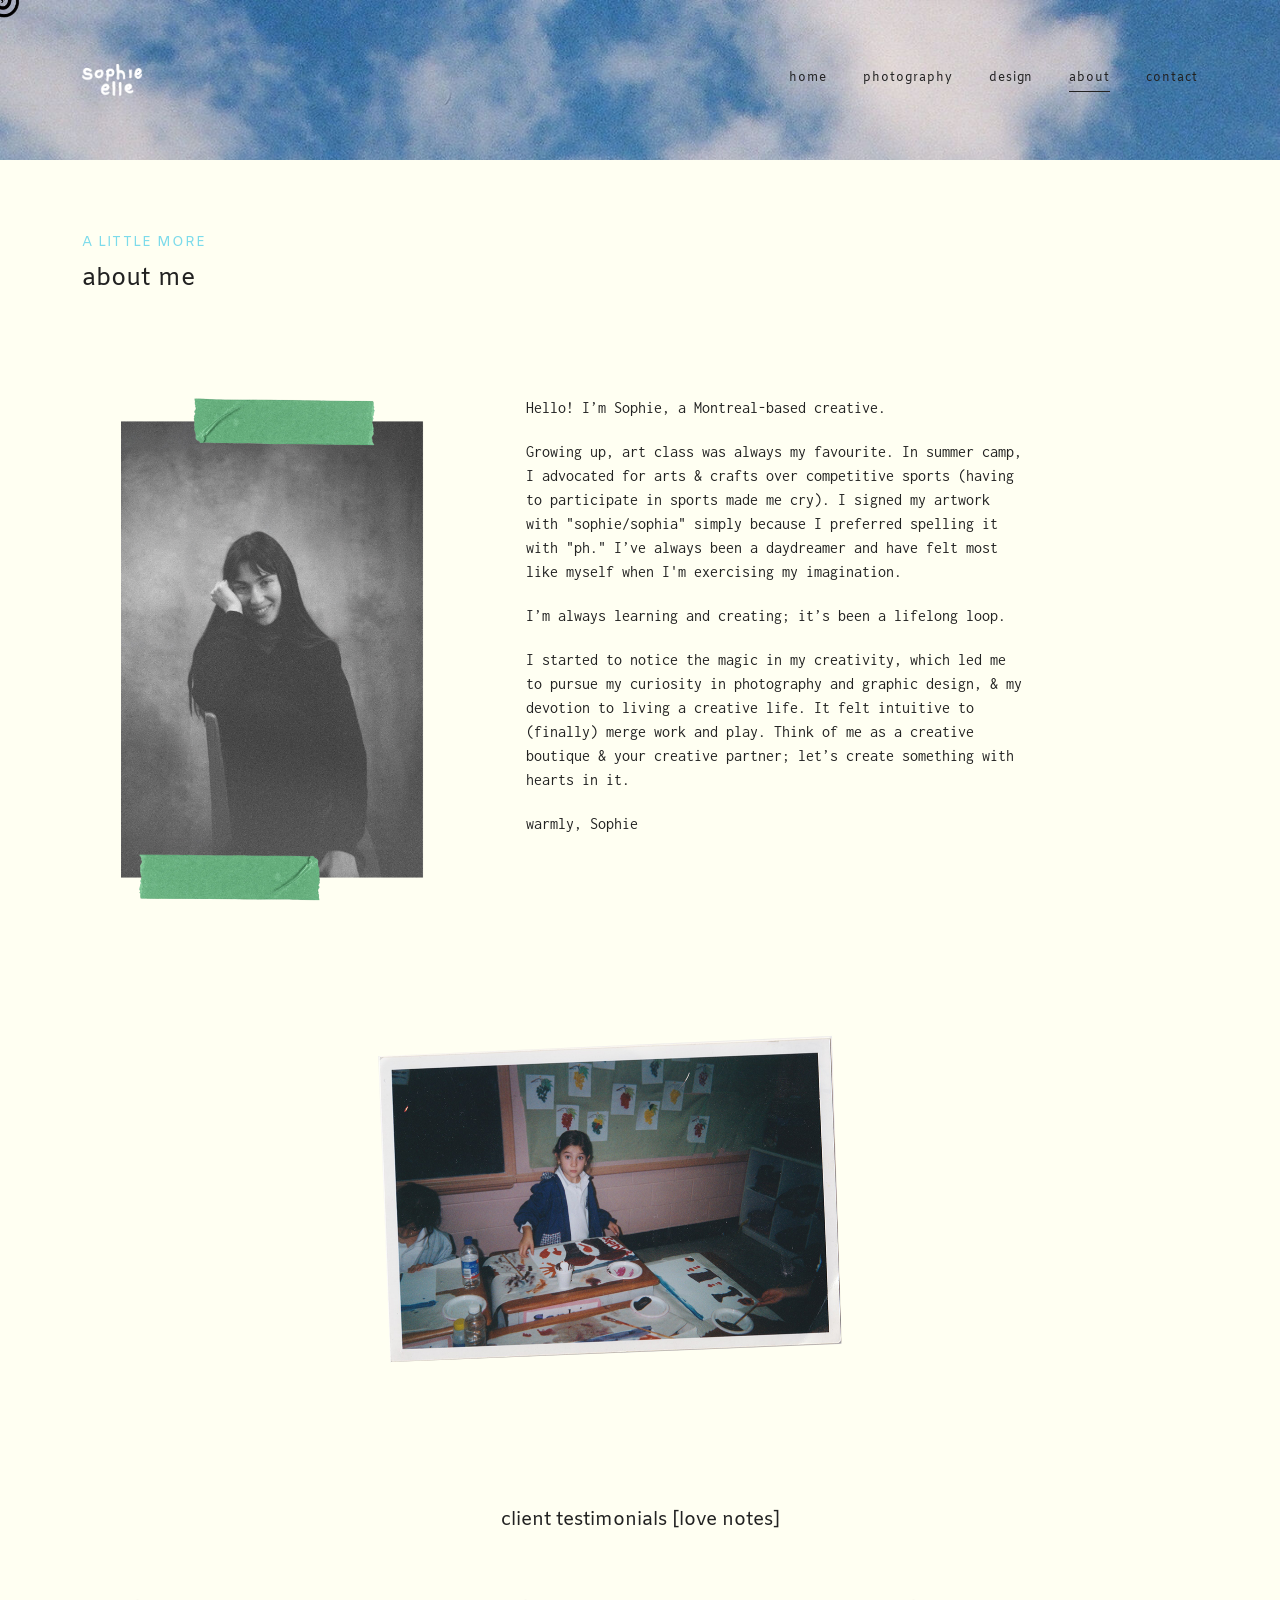
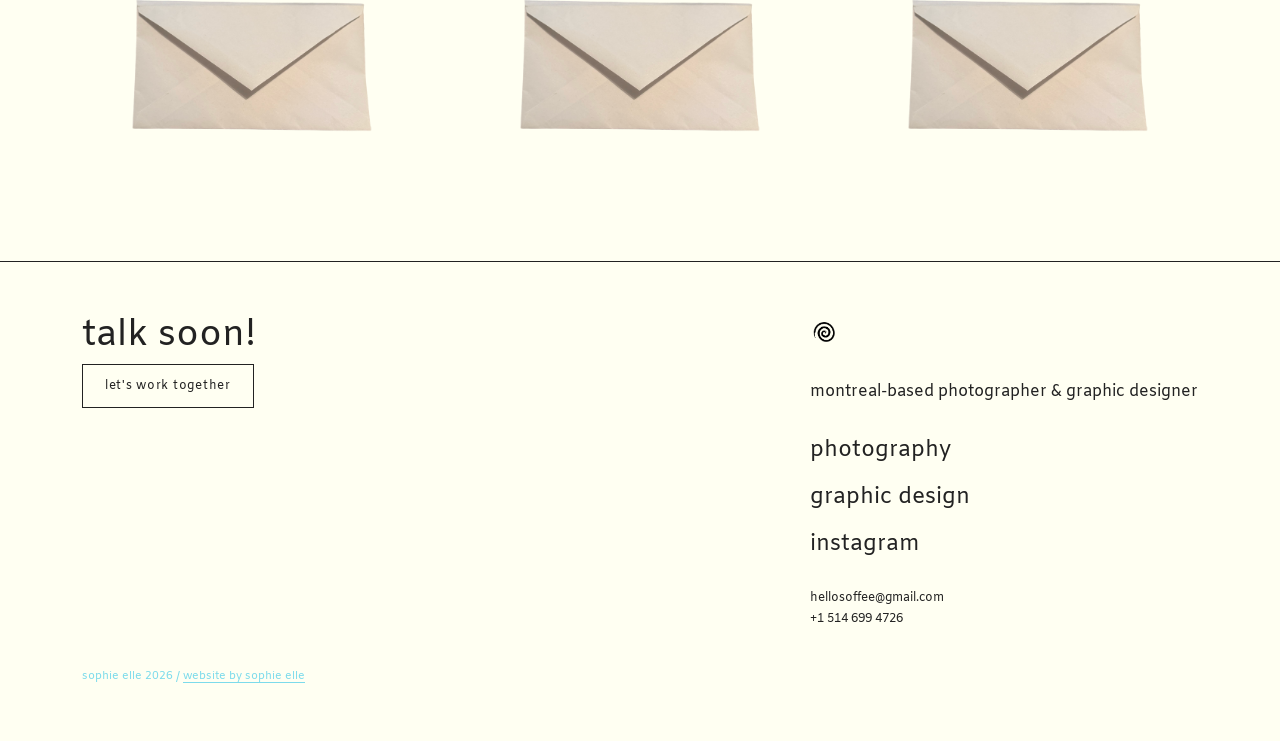
==== about.html @ 743b35c7 "Update about.html" ====
<!DOCTYPE html>
<html lang="en">
<head>
  <meta charset="UTF-8">
  <meta name="viewport" content="width=device-width, initial-scale=1.0">
  <title>about</title>
  <link rel="stylesheet" href="styles.css">
  <link rel="icon" type="image/png" href="images/favicon.sophieelle.png">
</head>

<body>

  <!-- HEADER -->
  <header class="site-header">
    <div class="wrap">
      <a href="index.html" class="logo">
        <img src="images/logo.white.png" alt="sophie elle studio" class="logo-img">
      </a>

      <button class="nav-toggle" aria-label="Toggle menu">
        <span></span>
        <span></span>
        <span></span>
      </button>

      <nav class="main-nav">
        <a href="index.html">home</a>
      <a href="photography.html">photography</a>
      <a href="design.html">design</a>
      <a href="about.html">about</a>
      <a href="contact.html">contact</a>
      </nav>
    </div>
  </header>

  <main>


<!-- ABOUT PAGE TITLE -->

<section class="page-title-section">
  <div class="wrap">
    <div class="page-title-content">

      <p class="tag">A LITTLE MORE</p>
      <h2>about me</h2>

    </div>
  </div>
</section>


    <!-- ABOUT ME TEXT + FIRST PORTRAIT -->
    <section class="wrap about-layout">

      <div
        class="about-photo has-image"
        style="background-image: url('images/me.png');"
        role="img"
        aria-label="Portrait of Sophie">
      </div>

      <div class="about-body">

        <p class="font-accent">
          Hello! I’m Sophie, a Montreal-based creative.
        </p>

        <p class="font-accent">
          Growing up, art class was always my favourite. In summer camp,
          I advocated for arts & crafts over competitive sports
          (having to participate in sports made me cry).
          I signed my artwork with "sophie/sophia" simply because I preferred spelling it with "ph."
          I’ve always been a daydreamer and have felt most like myself
          when I'm exercising my imagination.
        </p>

        <p class="font-accent">
          I’m always learning and creating; it’s been a lifelong loop.
        </p>

        <p class="font-accent">
          I started to notice the magic in my creativity, which led me
          to pursue my curiosity in photography and graphic design,
          & my devotion to living a creative life.
          It felt intuitive to (finally) merge work and play.
          Think of me as a creative boutique & your creative partner;
          let’s create something with hearts in it.
        </p>

        <p class="font-accent">
          warmly, Sophie
        </p>

      </div>
    </section>

    <!-- SECOND ABOUT ME PHOTO -->
    <section class="about-photo-section">
      <div class="wrap">
        <img
          src="images/sophia.png"
          alt="About Sophie Elle"
          class="about-extra-photo"
        >
      </div>
    </section>

    <!-- CLIENT TESTIMONIALS -->
    <section class="section testimonials">
      <div class="wrap">

        <div class="section-head center">
          <h3>client testimonials [love notes]</h3>
        </div>

        <div class="testimonials-grid">

          <!-- MARIA -->
          <div class="envelope-card">
            <div class="letter">
              <p>
                i LOVE them [the photos]!!! if I could use three words
                to describe what it's like to work with you &/or your
                work, it would be: comfortable, fun, & natural.
              </p>
              <span class="tag">— maria</span>
            </div>

            <button
              class="envelope-flap"
              aria-expanded="false"
              aria-label="Open testimonial"
              style="background-image: url('images/envelope.png');">
            </button>
          </div>

          <!-- TAIA -->
          <div class="envelope-card">
            <div class="letter">
              <p>
                extremely amazing to work with, so much attention to
                detail & you can tell by the photos she genuinely
                loves what she does
              </p>
              <span class="tag">— taia</span>
            </div>

            <button
              class="envelope-flap"
              aria-expanded="false"
              aria-label="Open testimonial"
              style="background-image: url('images/envelope.png');">
            </button>
          </div>

          <!-- MARISA -->
          <div class="envelope-card">
            <div class="letter">
              <p>
                thank you very much for the lovely pictures !!!
                you are very attentive and have lots of patience
                working with big crowds of people.
              </p>
              <span class="tag">— marisa</span>
            </div>

            <button
              class="envelope-flap"
              aria-expanded="false"
              aria-label="Open testimonial"
              style="background-image: url('images/envelope.png');">
            </button>
          </div>

        </div>
      </div>
    </section>

  </main>

  <script src="script.js"></script>

</body>
</html>
---- styles.css ----
@import url('https://fonts.googleapis.com/css2?family=Amiko:wght@400;600;700&display=swap');

@import url('https://fonts.googleapis.com/css2?family=Inconsolata:wght@200..900&family=Libre+Baskerville:ital,wght@0,400..700;1,400..700&display=swap');


/* =========================================================
   VARIABLES + GLOBAL
   ========================================================= */

:root {
  --ink: #222222;
  --paper: #fffff2;
  --safelight: #55A25F;
  --slate: #FF94D9;
  --stone: #7CDBEB;
  --stone-line: #D8D6CC;
  --mist: #FFDCD3;

  --display: 'Amiko', sans-serif;
  --body: 'Amiko', sans-serif;
  --mono: 'Amiko', sans-serif;
  --accent-font: 'Inconsolata', monospace;

  --max: 1180px;
}

.font-accent {
  font-family: var(--accent-font);
}

* {
  box-sizing: border-box;
}

html {
  scroll-behavior: smooth;
}

body {
  margin: 0;
  overflow-x: hidden;
  background: var(--paper);
  color: var(--ink);
  font-family: var(--body);
  font-size: 16px;
  line-height: 1.5;
  -webkit-font-smoothing: antialiased;
}

img {
  max-width: 100%;
  display: block;
}

a {
  color: inherit;
  text-decoration: none;
}

h1,
h2,
h3 {
  font-family: var(--display);
  font-weight: 500;
  line-height: 1.05;
  margin: 0;
}

.wrap {
  max-width: var(--max);
  margin: 0 auto;
  padding: 0 32px;
}


/* =========================================================
   TAGS
   ========================================================= */

.tag {
  font-family: var(--mono);
  font-size: 11px;
  letter-spacing: 0.08em;
  text-transform: uppercase;
  color: var(--stone);
}

.tag.photo {
  color: var(--safelight);
}

.tag.design {
  color: var(--slate);
}


/* =========================================================
   HEADER
   ========================================================= */

.site-header {
  position: relative;
  z-index: 50;
  background-image: url('images/62720003.jpg');
  background-size: cover;
  background-position: center top;
}

.site-header .wrap {
  display: flex;
  align-items: center;
  justify-content: space-between;
  height: 160px;
}

.logo {
  font-family: var(--display);
  font-size: 20px;
  font-weight: 600;
  letter-spacing: -0.01em;
}

.logo span {
  color: var(--safelight);
}

.logo-img {
  height: 32px;
  width: auto;
  display: block;
}

nav.main-nav {
  display: flex;
  gap: 36px;
}

nav.main-nav a {
  font-family: var(--mono);
  font-size: 12px;
  letter-spacing: 0.08em;
  text-transform: none;
  padding-bottom: 4px;
  border-bottom: 1px solid transparent;
  transition:
    border-color 0.2s ease,
    color 0.2s ease;
}

nav.main-nav a:hover,
nav.main-nav a[aria-current="page"] {
  border-bottom-color: var(--ink);
}


/* =========================================================
   MOBILE NAVIGATION
   ========================================================= */

.nav-toggle {
  display: none;
  background: none;
  border: none;
  cursor: pointer;
  padding: 8px;
}

.nav-toggle span {
  display: block;
  width: 22px;
  height: 2px;
  background: var(--ink);
  margin: 5px 0;
  transition:
    transform 0.3s ease,
    opacity 0.3s ease;
}

.nav-heart {
  display: none;
}

.nav-toggle.open span:nth-child(1) {
  transform: translateY(7px) rotate(45deg);
}

.nav-toggle.open span:nth-child(2) {
  opacity: 0;
}

.nav-toggle.open span:nth-child(3) {
  transform: translateY(-7px) rotate(-45deg);
}

body.nav-open {
  overflow: hidden;
}

@media (max-width: 800px) {

  nav.main-nav {
    position: fixed;
    inset: 0;
    background: var(--paper);
    flex-direction: column;
    align-items: center;
    justify-content: center;
    gap: 8px;
    padding: 0;
    display: none;
    z-index: 100;
  }

  nav.main-nav.open {
    display: flex;
  }

  nav.main-nav a {
    font-size: 28px;
    padding: 16px 0;
    border-bottom: none;
  }

  .nav-heart {
    display: block;
    margin-top: 24px;
    font-family: var(--display);
    font-size: 20px;
    color: var(--stone);
  }

  .nav-toggle {
    display: block;
    position: relative;
    z-index: 101;
  }
}


/* =========================================================
   HOME HERO
   ========================================================= */

.split-panel {
  position: relative;
  display: flex;
  flex-direction: column;
  justify-content: flex-start;
  flex: 1 1 0;
  padding: 48px;
  min-height: 400px;
  overflow: hidden;
  transition: flex 0.5s ease;
}

.panel-label {
  position: absolute;
  top: 40px;
  left: 40px;
  z-index: 1;
  font-family: var(--display);
  font-size: clamp(20px, 2.4vw, 28px);
  letter-spacing: 0.01em;
  writing-mode: vertical-rl;
  transform: rotate(180deg);
  color: var(--paper);
}

.split-panel.design .panel-label {
  left: auto;
  right: 40px;
}

.split-hero {
  background-image: url('images/62720003.jpg');
  background-size: cover;
  background-position: center;

  display: flex;
  min-height: 640px;
  width: 100vw;

  position: relative;
  left: 50%;
  right: 50%;

  margin-left: -50vw;
  margin-right: -50vw;
}

.split-panel.photo {
  color: var(--slate);
}

.split-panel.design {
  color: var(--slate);
}

.split-panel .placeholder-block {
  position: absolute;
  inset: 0;
  z-index: 0;
}

.split-panel.photo .placeholder-block,
.split-panel.design .placeholder-block {
  background: none;
}

.split-panel .content {
  position: relative;
  z-index: 1;
}

.split-panel .tag {
  display: block;
  margin-bottom: 14px;
}

.split-panel h2 {
  font-size: clamp(32px, 4vw, 52px);
  margin-bottom: 18px;
}

.split-panel p {
  max-width: 34ch;
  margin: 0 0 24px;
  opacity: 0.85;
}


/* =========================================================
   BUTTONS
   ========================================================= */

.btn {
  display: inline-block;
  text-align: center;
  font-family: var(--mono);
  font-size: 12px;
  letter-spacing: 0.06em;
  padding: 12px 22px;
  border: 1px solid var(--ink);
  color: var(--ink);

  transition:
    background 0.2s ease,
    color 0.2s ease,
    border-color 0.2s ease;
}

.footer-btn:hover {
  background: var(--ink);
  color: var(--paper);
}

.split-panel .btn {
  position: absolute;
  bottom: 40px;
  z-index: 1;
  border-color: var(--paper);
  color: var(--paper);
}

.split-panel.photo .btn,
.split-panel.design .btn {
  right: 40px;
}

.split-panel.photo .btn:hover {
  background: var(--safelight);
  border-color: var(--safelight);
  color: var(--paper);
}

.split-panel.design .btn:hover {
  background: var(--slate);
  border-color: var(--slate);
  color: var(--paper);
}

.home-hero-band {
  background-image: url('images/62720003.jpg');
  background-size: cover;
  background-position: center;
}

.home-header.site-header {
  background: none;
}

.home-hero-band .split-hero {
  background: none;
}

@media (max-width: 800px) {

  .split-hero {
    flex-direction: column;
    min-height: unset;
  }

  .split-panel {
    flex: 1 1 auto;
    min-height: 320px;
    padding: 36px 28px;
  }

  .split-panel .btn {
    top: 50%;
    left: 50%;
    right: auto;
    bottom: auto;
    transform: translate(-50%, -50%);
  }
}


/* =========================================================
   GENERAL SECTIONS
   ========================================================= */

.section {
  padding: 96px 0;
}

.section-head {
  display: flex;
  align-items: baseline;
  justify-content: space-between;
  gap: 24px;
  margin-bottom: 48px;
  border-bottom: 1px solid var(--stone-line);
  padding-bottom: 24px;
}

.section-head h2 {
  font-size: clamp(28px, 3vw, 40px);
}


/* =========================================================
   HOME INTRO
   ========================================================= */

.intro-statement {
  padding: 96px 0 48px;
}

.intro-statement .wrap {
  display: flex;
  flex-direction: row;
  align-items: flex-start;
  gap: 32px;
  max-width: 900px;
}

.intro-photo {
  flex: 0 0 160px;
  aspect-ratio: 1 / 1;
  background-size: cover;
  background-position: center;
}

.intro-text {
  display: flex;
  flex-direction: column;
  flex: 1;
  position: relative;
}

@media (max-width: 700px) {

  .intro-statement .wrap {
    flex-direction: column;
  }

  .intro-photo {
    flex: 0 0 auto;
    width: 120px;
  }
}

p a {
  text-decoration: underline;
  text-underline-offset: 3px;
}

.link-photo,
.link-design {
  transition: color 0.2s ease;
}

.link-photo:hover {
  color: var(--safelight);
}

.link-design:hover {
  color: var(--slate);
}

.intro-btn {
  margin-top: 8px;
  align-self: flex-end;
}

.intro-btn:hover {
  background: var(--ink);
  color: var(--paper);
}


/* =========================================================
   HOME SERVICES
   ========================================================= */

.section-head.center {
  flex-direction: column;
  align-items: center;
  justify-content: center;
  border-bottom: none;
  text-align: center;
  padding-bottom: 0;
  margin-bottom: 40px;
  gap: 16px;
}


/* =========================================================
   HOME ACCORDION
   ========================================================= */

.accordion-item {
  margin-bottom: 12px;
}

.accordion-trigger {
  width: 100%;
  display: block;
  position: relative;
  background: var(--mist);
  border: none;
  cursor: pointer;
  text-align: left;
  padding: 30px 28px 44px;
  min-height: 96px;
  transition: background 0.2s ease;
}

.accordion-trigger:focus-visible {
  outline: 2px solid var(--ink);
  outline-offset: -2px;
}

.accordion-label {
  display: block;
  font-family: var(--display);
  font-weight: 400;
  font-size: clamp(22px, 3vw, 30px);
  color: var(--ink);
  transition: color 0.2s ease;
}

.accordion-trigger:hover .accordion-label {
  opacity: 0.6;
}

.accordion-toggle {
  position: absolute;
  right: 28px;
  bottom: 16px;
  font-family: var(--mono);
  font-size: 12px;
  font-weight: 600;
  letter-spacing: 0.04em;
  color: var(--ink);
}

.accordion-toggle .plus {
  display: inline-block;
  width: 10px;
  text-align: center;
}

.accordion-panel {
  display: grid;
  grid-template-rows: 0fr;
  background: var(--mist);
  transition: grid-template-rows 0.35s ease;
}

.accordion-panel-inner {
  overflow: hidden;
  padding: 0 28px;
}

.accordion-item.open .accordion-panel {
  grid-template-rows: 1fr;
}

.accordion-item.open .accordion-panel-inner {
  padding: 0 28px 32px;
}

.accordion-panel-inner p {
  margin: 0 0 14px;
  font-size: 15px;
  color: #3a3a38;
  max-width: 60ch;
}

.accordion-panel-inner p:last-child {
  margin-bottom: 0;
}


/* =========================================================
   GENERAL CARD GRID
   ========================================================= */

.grid {
  display: grid;
  grid-template-columns: repeat(3, 1fr);
  gap: 32px;
}

@media (max-width: 900px) {

  .grid {
    grid-template-columns: repeat(2, 1fr);
  }
}

@media (max-width: 600px) {

  .grid {
    grid-template-columns: 1fr;
  }
}

.card {
  display: block;
}

.card .thumb {
  aspect-ratio: 4 / 5;
  margin-bottom: 14px;
  position: relative;
  overflow: hidden;
  background: none;
  background-size: cover;
  background-position: center;
}

.card .thumb.contain {
  background-size: contain;
  background-repeat: no-repeat;
}

.card .thumb::after {
  content: 'REPLACE WITH IMAGE';
  position: absolute;
  inset: 0;

  display: flex;
  align-items: center;
  justify-content: center;

  font-family: var(--mono);
  font-size: 10px;
  letter-spacing: 0.08em;
  color: var(--stone);

  text-align: center;
  padding: 12px;

  background:
    repeating-linear-gradient(
      45deg,
      #e6e4da 0px,
      #e6e4da 1px,
      transparent 1px,
      transparent 12px
    );
}

.card .thumb.has-image::after {
  content: none;
}

.card h3 {
  font-size: 19px;
  margin-bottom: 6px;
}

.card .tag {
  margin-top: 4px;
}

.card.wide .thumb {
  aspect-ratio: 16 / 10;
}


/* =========================================================
   PHOTOGRAPHY GALLERIES
   Standard masonry + desktop drag layouts
   ========================================================= */

.masonry {
  column-count: 3;
  column-gap: 28px;
}

.masonry-item {
  display: block;
  width: 100%;
  break-inside: avoid;

  margin: 0 0 28px;
  padding: 0;

  border: 0;
  background: transparent;
  cursor: pointer;
}

.masonry-item img {
  display: block;
  width: 100%;
  height: auto;
  max-width: 100%;

  pointer-events: none;

  -webkit-user-drag: none;
  user-drag: none;
}

@media (max-width: 900px) and (min-width: 801px) {

  .masonry {
    column-count: 2;
  }
}


/* =========================================================
   DESKTOP — NORMAL FREE-DRAG GALLERIES
   ========================================================= */

@media (min-width: 801px) {

  .masonry.drag-gallery-pending {
    visibility: hidden;
  }

  .masonry.drag-gallery {
    position: relative;
    display: block;

    width: 100%;
    min-height: 720px;

    margin: 0;
    padding: 0;

    overflow: visible;

    column-count: initial;
    column-gap: initial;

    visibility: visible;
  }


  /*
     IMPORTANT:
     this rule only affects normal galleries,
     NOT the Events stacks.
  */

  .masonry.drag-gallery:not(.event-gallery) > .masonry-item {
    position: absolute;

    margin: 0;
    padding: 0;

    max-width: none;
    break-inside: initial;

    cursor: grab;
    touch-action: none;
    user-select: none;

    transform-origin: center center;

    transition:
      box-shadow 180ms ease,
      filter 180ms ease;

    will-change:
      left,
      top,
      transform;
  }

  .masonry.drag-gallery:not(.event-gallery) > .masonry-item img {
    display: block;

    width: 100%;
    height: auto;
    max-width: none;

    pointer-events: none;

    -webkit-user-drag: none;
    user-drag: none;
  }

  .masonry.drag-gallery:not(.event-gallery) > .masonry-item.is-dragging {
    cursor: grabbing;

    box-shadow:
      0 18px 40px rgba(20, 21, 26, 0.18);
  }

  .masonry.drag-gallery:not(.event-gallery) > .masonry-item:not(.is-dragging) {
    box-shadow:
      0 3px 10px rgba(20, 21, 26, 0.08);
  }


  /* =======================================================
     EVENTS PAGE — GROUPED PHOTO STACKS
     ======================================================= */

  .event-gallery.drag-gallery {
    position: relative;
    display: block;

    width: 100%;
    min-height: 850px;

    overflow: visible;

    column-count: initial;
    column-gap: initial;
  }


  /*
     JS moves each entire stack around.

     Photos inside the stack are positioned relative
     to this box.
  */

  .event-gallery .event-stack {
    position: absolute;

     width: 340px;
     height: 500px;

    margin: 0;
    padding: 0;

    overflow: visible;

    cursor: grab;
    touch-action: none;
    user-select: none;
  }

  .event-gallery .event-stack.is-dragging {
    cursor: grabbing;
  }


  /*
     CRITICAL EVENT RESET

     Normal gallery photos must NOT position themselves
     against the full gallery.

     They are positioned inside their event-stack instead.
  */

  .event-gallery.drag-gallery .event-stack > .masonry-item {
    position: absolute;
    display: block;

    margin: 0;
    padding: 0;

    border: 0;
    background: transparent;

    max-width: none;
    break-inside: initial;

    cursor: pointer;
    touch-action: none;

    transform-origin: center center;

    box-shadow:
      0 4px 12px rgba(20, 21, 26, 0.10);
  }


  /*
     NO CROPPING.

     Width changes the display scale only.
     Height always follows the photograph's real ratio.
  */

  .event-gallery.drag-gallery .event-stack > .masonry-item img {
    display: block;

    width: 100%;
    height: auto;
    max-width: none;

    object-fit: unset;

    pointer-events: none;

    -webkit-user-drag: none;
    user-drag: none;
  }

   /* =======================================================
   GROUPED / STACKED PHOTO GALLERIES
   Events + Branding
   ======================================================= */

.event-gallery.drag-gallery,
.stack-gallery.drag-gallery {
  position: relative;
  display: block;

  width: 100%;
  min-height: 650px;

  overflow: visible;

  column-count: initial;
  column-gap: initial;
}


/*
   Each wrapper represents one client,
   event, shoot, etc.

   JS assigns its width, left, top and height.
*/

.event-gallery .event-stack,
.stack-gallery .photo-stack {
  position: absolute;

  margin: 0;
  padding: 0;

  overflow: visible;

  user-select: none;
}


/*
   Every photograph remains its own
   draggable + clickable object.
*/

.event-gallery.drag-gallery .event-stack > .masonry-item,
.stack-gallery.drag-gallery .photo-stack > .masonry-item {
  position: absolute;
  display: block;

  margin: 0;
  padding: 0;

  border: 0;
  background: transparent;

  max-width: none;
  break-inside: initial;

  cursor: grab;
  touch-action: none;

  transform-origin: center center;

  box-shadow:
    0 4px 12px rgba(20, 21, 26, 0.10);
}


.event-gallery.drag-gallery .event-stack > .masonry-item.is-dragging,
.stack-gallery.drag-gallery .photo-stack > .masonry-item.is-dragging {
  cursor: grabbing;
}


.event-gallery.drag-gallery .event-stack > .masonry-item img,
.stack-gallery.drag-gallery .photo-stack > .masonry-item img {
  display: block;

  width: 100%;
  height: auto;
  max-width: none;

  object-fit: unset;

  pointer-events: none;

  -webkit-user-drag: none;
  user-drag: none;
}

}

/* =========================================================
   MOBILE GALLERIES
   ========================================================= */

@media (max-width: 800px) {

  .masonry,
  .event-gallery {
    display: block;

    column-count: 1;
    column-gap: 0;

    height: auto !important;
    min-height: 0;
  }

  .event-stack {
    position: static !important;

    display: block;

    width: 100% !important;
    height: auto !important;

    margin: 0;
    padding: 0;
  }

  .masonry-item,
  .event-gallery .event-stack > .masonry-item {
    position: relative !important;

    left: auto !important;
    top: auto !important;

    display: block;

    width: 100% !important;

    margin: 0 0 28px;

    transform: none !important;

    box-shadow: none;
  }

  .masonry-item img,
  .event-gallery .event-stack > .masonry-item img {
    display: block;

    width: 100%;
    height: auto;
    max-width: 100%;
  }
}


/* =========================================================
   LIGHTBOX
   ========================================================= */

.lightbox {
  position: fixed;
  inset: 0;

  background: rgba(20, 21, 26, 0.92);

  display: flex;
  align-items: center;
  justify-content: center;

  z-index: 200;

  opacity: 0;
  pointer-events: none;

  transition: opacity 0.3s ease;
}

.lightbox.open {
  opacity: 1;
  pointer-events: auto;
}

.lightbox-stage {
  width: 70vw;
  height: 80vh;
  max-width: 900px;

  background-size: contain;
  background-repeat: no-repeat;
  background-position: center;
}

.lightbox-close,
.lightbox-prev,
.lightbox-next {
  position: absolute;

  background: none;
  border: none;

  color: var(--paper);

  font-family: var(--mono);
  font-size: 28px;
  line-height: 1;

  cursor: pointer;
  padding: 8px;
}

.lightbox-close {
  top: 24px;
  right: 28px;
  font-size: 32px;
}

.lightbox-prev {
  left: 20px;
  top: 50%;
  transform: translateY(-50%);
}

.lightbox-next {
  right: 20px;
  top: 50%;
  transform: translateY(-50%);
}

.lightbox-info {
  position: absolute;

  bottom: 28px;
  left: 50%;

  transform: translateX(-50%);

  display: flex;
  flex-direction: row;
  align-items: center;

  gap: 20px;

  text-align: left;
}

.lightbox-caption {
  font-family: var(--mono);

  font-size: 12px;
  letter-spacing: 0.04em;

  color: var(--paper);

  opacity: 0.75;

  margin: 0;

  max-width: 420px;

  display: none;
}

.lightbox-link {
  font-family: var(--mono);

  font-size: 13px;
  letter-spacing: 0.06em;

  color: var(--paper);

  border: 1px solid var(--paper);

  padding: 10px 20px;

  display: none;

  transition:
    background 0.2s ease,
    color 0.2s ease;
}

.lightbox-link:hover {
  background: var(--paper);
  color: var(--ink);
}

@media (max-width: 700px) {

  .lightbox {
    flex-direction: column;
  }

  .lightbox-stage {
    width: 88vw;
    height: 50vh;
  }

  .lightbox-prev,
  .lightbox-next {
    font-size: 22px;
  }

  .lightbox-info {
    position: static;

    transform: none;

    left: auto;
    bottom: auto;

    margin-top: 16px;

    flex-direction: column;

    text-align: center;
  }
}


/* =========================================================
   PAGE HEAD
   ========================================================= */

.page-head {
  padding: 64px 0 40px;
}

.page-head .tag {
  margin-bottom: 14px;
}

.page-head h1 {
  font-size: clamp(36px, 5vw, 64px);
}

.page-head p.lede {
  margin-top: 18px;
  max-width: 42ch;
  font-size: 12px;
  color: #3a3a38;
}


/* =========================================================
   ABOUT
   ========================================================= */

.about-layout {
  display: grid;

  grid-template-columns:
    380px
    1fr;

  gap: 64px;

  max-width: var(--max);

  margin: 0 auto;

  padding:
    64px
    32px;
}

.about-photo {
  aspect-ratio: 3 / 4;

  background-color: var(--paper);
  background-size: cover;
  background-position: center;

  position: relative;
}

.about-photo::after {
  content: 'REPLACE WITH PORTRAIT';

  position: absolute;

  inset: 0;

  display: flex;
  align-items: center;
  justify-content: center;

  font-family: var(--mono);

  font-size: 11px;

  letter-spacing: 0.08em;

  color: var(--stone);

  text-align: center;

  padding: 12px;
}

.about-photo.has-image::after {
  content: none;
}

.about-body p {
  max-width: 62ch;

  margin: 0 0 20px;

  font-size: 16px;
}

.skills-list {
  list-style: none;

  padding: 0;

  margin: 32px 0 0;

  display: grid;

  grid-template-columns:
    1fr
    1fr;

  gap:
    10px
    32px;
}

.skills-list li {
  font-family: var(--mono);

  font-size: 13px;

  border-bottom:
    1px solid
    var(--stone-line);

  padding-bottom: 10px;
}

@media (max-width: 800px) {

  .about-layout {
    grid-template-columns: 1fr;
  }
}


/* =========================================================
   TESTIMONIALS / ENVELOPES
   ========================================================= */

.testimonials-grid {
  display: grid;

  grid-template-columns:
    repeat(3, 1fr);

  gap: 48px;
}

@media (max-width: 700px) {

  .testimonials-grid {
    grid-template-columns: 1fr;
  }
}

.envelope-card {
  position: relative;
}

.envelope-flap {
  position: relative;

  z-index: 1;

  display: block;

  width: 100%;

  aspect-ratio: 7 / 4;

  background-color: var(--paper);
  background-size: cover;
  background-position: center;

  border: none;

  padding: 0;

  cursor: pointer;

  transition:
    transform 0.2s ease;
}

.envelope-flap:hover {
  transform: translateY(-3px);
}

.letter {
  position: absolute;

  inset: 0;

  z-index: 2;

  background: var(--mist);

  padding: 24px;

  box-sizing: border-box;

  text-align: left;

  overflow-y: auto;

  opacity: 0;

  transform: scale(0.85);

  transform-origin:
    center
    bottom;

  pointer-events: none;

  cursor: pointer;

  box-shadow:
    0 10px 26px
    rgba(20, 21, 26, 0.18);

  transition:
    opacity 0.3s ease,
    transform 0.3s ease;
}

.envelope-card.open .letter {
  opacity: 1;

  transform: scale(1);

  pointer-events: auto;
}

.letter p {
  font-family: var(--display);

  font-style: italic;

  font-size: 13px;

  line-height: 1.5;

  margin: 0 0 14px;
}

.letter .tag {
  display: block;
}


/* =========================================================
   PHOTO / DESIGN PAGE WRAP
   ========================================================= */

.page-wrap {
  max-width: var(--max);

  margin: 0 auto;

  padding:
    0
    32px
    96px;
}


/* =========================================================
   CONTACT
   ========================================================= */

.contact-layout {
  display: flex;

  flex-direction: column;

  align-items: center;

  gap: 48px;

  max-width: var(--max);

  margin: 0 auto;

  padding:
    64px
    32px
    96px;
}

.reach-out-lede {
  font-family: var(--display);

  font-size: 18px;

  margin: 0 0 20px;
}

.contact-info dt {
  font-family: var(--mono);

  font-size: 11px;

  text-transform: uppercase;

  letter-spacing: 0.08em;

  color: var(--stone);

  margin-top: 24px;
}

.contact-info dt:first-child {
  margin-top: 0;
}

.contact-info dd {
  margin: 6px 0 0;

  font-size: 18px;

  font-family: var(--display);
}

form.contact-form {
  display: flex;

  flex-direction: column;

  gap: 20px;

  width: 100%;

  max-width: 680px;
}

.field {
  display: flex;

  flex-direction: column;

  gap: 8px;
}

.field label {
  font-family: var(--mono);

  font-size: 11px;

  text-transform: uppercase;

  letter-spacing: 0.08em;

  color: var(--stone);
}

.field input,
.field textarea {
  font-family: var(--body);

  font-size: 15px;

  padding: 12px 14px;

  border:
    1px solid
    var(--stone-line);

  background: #fff;

  color: var(--ink);

  width: 100%;

  box-sizing: border-box;
}

.field textarea {
  resize: vertical;
  min-height: 120px;
}

.field input:focus,
.field textarea:focus {
  outline:
    2px solid
    var(--ink);

  outline-offset: 1px;
}

.contact-form button[type="submit"] {
  background: transparent;

  color: var(--ink);

  border:
    1px solid
    var(--ink);

  cursor: pointer;

  transition:
    background-color 0.25s ease,
    color 0.25s ease;
}

.contact-form button[type="submit"]:hover {
  background: var(--ink);
  color: var(--paper);
}


/* =========================================================
   PROJECT DETAIL PAGES
   ========================================================= */

.project-head {
  padding: 64px 0 48px;
}

.project-hero-grid {
  display: grid;

  grid-template-columns:
    1fr
    1fr;

  gap: 64px;

  align-items: center;
}

.project-hero-image {
  width: 100%;

  min-height: 500px;

  background-size: contain;
  background-repeat: no-repeat;
  background-position: center;
}

.project-meta h1 {
  font-size: clamp(44px, 6vw, 84px);

  margin-bottom: 32px;
}

.detail-line {
  font-family: var(--body);

  font-size: 18px;

  margin: 0 0 12px;

  color: var(--ink);
}

.detail-label {
  text-transform: uppercase;

  margin-right: 4px;
}

@media (max-width: 800px) {

  .project-hero-grid {
    grid-template-columns: 1fr;

    gap: 32px;
  }
}

.project-asset {
  width: 100%;

  min-height: 500px;

  background-size: contain;
  background-repeat: no-repeat;
  background-position: center;
}

.project-menu-grid {
  display: grid;

  grid-template-columns:
    repeat(4, 1fr);

  gap: 32px;

  align-items: center;

  justify-items: center;
}

.menu-card {
  width: 100%;

  max-width: 220px;

  height: auto;

  filter:
    drop-shadow(
      0
      20px
      40px
      rgba(20, 21, 26, 0.18)
    );
}

@media (max-width: 900px) {

  .project-menu-grid {
    grid-template-columns:
      repeat(2, 1fr);

    gap: 40px;
  }
}

@media (max-width: 500px) {

  .project-menu-grid {
    grid-template-columns: 1fr;
  }
}


/* =========================================================
   PROJECT WRITEUPS
   ========================================================= */

.project-writeup {
  padding-top: 48px;
}

.project-writeup-grid {
  display: grid;

  grid-template-columns:
    1fr
    2fr;

  gap: 48px;

  align-items: start;
}

.project-link a {
  font-family: var(--display);

  font-size: 18px;

  text-decoration: underline;

  text-underline-offset: 3px;

  transition:
    color 0.2s ease;
}

.project-link a:hover {
  color: var(--stone);
}

.project-description p {
  font-size: 17px;

  line-height: 1.6;

  max-width: 60ch;

  margin: 0;
}

@media (max-width: 700px) {

  .project-writeup-grid {
    grid-template-columns: 1fr;

    gap: 20px;
  }
}


/* =========================================================
   BEVIDA PROJECT ADDITION
   ========================================================= */

.project-description-media {
  display: grid;

  grid-template-columns:
    2fr
    1fr;

  gap: 48px;

  align-items: start;
}

.project-description-photo {
  aspect-ratio: 4 / 5;

  background-size: cover;

  background-position: center;
}

@media (max-width: 700px) {

  .project-description-media {
    grid-template-columns: 1fr;
  }
}


/* =========================================================
   FOOTER
   ========================================================= */

.site-footer {
  padding: 56px 0;
   border-top: 0.5px solid #222222;
}

.site-footer .wrap {
  display: flex;

  justify-content: space-between;

  flex-wrap: wrap;

  gap: 24px;
}

.footer-main {
  align-items: flex-start;
}

.site-footer h3 {
  font-size: clamp(24px, 3vw, 36px);

  margin-bottom: 8px;
}

.footer-icon {
  display: block;

  width: 28px;
  height: 28px;

  margin-bottom: 4px;

  flex-shrink: 0;
}

.footer-links-col {
  display: flex;

  flex-direction: column;

  align-items: flex-start;

  gap: 14px;
}

.footer-links-col a {
  font-family: var(--body);

  font-size: clamp(18px, 2vw, 22px);

  color: var(--ink);

  transition:
    opacity 0.2s ease;
}

.footer-contact {
  display: flex;

  flex-direction: column;

  margin-top: 14px;

  gap: 3px;
}

.footer-contact a,
.footer-contact span {
  font-size: 0.75rem;

  color: inherit;

  text-decoration: none;
}

.footer-bottom {
  display: block !important;

  margin-top: 40px;
}

.footer-fine {
  font-family: var(--mono);

  font-size: 11px;

  color: var(--stone);

  margin: 0;
}



/* ============================================================
   MOBILE FOOTER — FINAL OVERRIDE
   ============================================================ */

@media (max-width: 800px) {

  /* ----------------------------------------------------------
     FOOTER
     ---------------------------------------------------------- */

  .site-footer {
    padding: 55px 0 30px !important;
    overflow: hidden;
  }


  .site-footer > .wrap:first-child {
    display: grid !important;
    grid-template-columns: 1fr !important;
    gap: 40px !important;
  }


  /* ----------------------------------------------------------
     TALK SOON
     ---------------------------------------------------------- */

  .site-footer h3 {
    margin: 0 0 10px !important;
  }


  .site-footer .footer-btn {
    display: inline-block !important;

    width: auto !important;
    max-width: 100% !important;

    margin: 0 !important;
  }


  /* ----------------------------------------------------------
     RIGHT / INFO SIDE
     ---------------------------------------------------------- */

  .site-footer .footer-links-col {
    display: flex !important;
    flex-direction: row !important;
    flex-wrap: wrap !important;
    align-items: center !important;

    width: 100% !important;

    gap: 8px 0 !important;

    margin: 0 !important;
    padding: 0 !important;
  }


  /* ----------------------------------------------------------
     SMALL SPIRAL
     ---------------------------------------------------------- */

  .site-footer .footer-icon {
    display: block !important;

    width: 72px !important;
    height: 72px !important;

    min-width: 72px !important;
    min-height: 72px !important;

    max-width: 72px !important;
    max-height: 72px !important;

    flex: 0 0 72px !important;

    object-fit: contain !important;

    margin: 0 100% 18px 0 !important;

    padding: 0 !important;
  }


  /* ----------------------------------------------------------
     DESCRIPTION
     ---------------------------------------------------------- */

  .site-footer .footer-links-col > p {
    display: block !important;

    width: 100% !important;

    margin: 0 0 12px !important;

    line-height: 1.45 !important;
  }


  /* ----------------------------------------------------------
     MAIN LINKS
     photography · graphic design · instagram
     ---------------------------------------------------------- */

  .site-footer .footer-links-col > a {
    display: inline-block !important;

    width: auto !important;

    margin: 0 !important;
    padding: 0 !important;
  }


  .site-footer .footer-links-col > a::after {
    content: " · ";
    display: inline-block;

    margin: 0 7px;

    text-decoration: none;
  }


  .site-footer .footer-links-col > a:last-of-type::after {
    content: "";
    margin: 0;
  }


  /* ----------------------------------------------------------
     EMAIL + PHONE
     ---------------------------------------------------------- */

  .site-footer .footer-contact {
    display: flex !important;
    flex-direction: row !important;
    flex-wrap: wrap !important;
    align-items: center !important;

    width: 100% !important;

    margin: 4px 0 0 !important;
    padding: 0 !important;
  }


  .site-footer .footer-contact span,
  .site-footer .footer-contact a {
    display: inline-block !important;

    width: auto !important;

    margin: 0 !important;
  }


  .site-footer .footer-contact span::after {
    content: " · ";

    display: inline-block;

    margin: 0 7px;
  }


  /* ----------------------------------------------------------
     COPYRIGHT
     ---------------------------------------------------------- */

  .site-footer .footer-bottom {
    display: block !important;

    width: 100% !important;
    max-width: none !important;

    margin: 38px auto 0 !important;
    padding-left: 20px !important;
    padding-right: 20px !important;

    text-align: center !important;
  }


  .site-footer .footer-fine {
    display: block !important;

    width: 100% !important;

    margin: 0 auto !important;

    text-align: center !important;

    line-height: 1.5 !important;
  }

}

/* =========================================================
   FOOTER LINK STATES
   ========================================================= */


/* MOBILE — underline the 3 main footer links */

@media (max-width: 800px) {

  .site-footer .footer-links-col > a {
    text-decoration: underline;
    text-decoration-thickness: 1px;
    text-underline-offset: 3px;
  }

}


/* DESKTOP — turn the 3 main footer links blue */

@media (min-width: 801px) {

  .site-footer .footer-links-col > a {
    transition:
      color 0.2s ease,
      opacity 0.2s ease;
  }

  .site-footer .footer-links-col > a:hover {
    color: var(--stone);
    opacity: 1;
  }

}

   /* ============================================================
   MOBILE PHOTOGRAPHY + LIGHTBOX FIX
   ============================================================ */

@media (max-width: 800px) {

  /* Normal photography galleries */

  .masonry {
    column-count: 1;
    column-gap: 0;

    height: auto !important;
    min-height: 0 !important;
  }


  /* Events collections */

  .event-gallery {
    display: block;

    height: auto !important;
    min-height: 0 !important;

    column-count: 1;
    column-gap: 0;
  }

  .event-stack {
    position: static !important;

    display: block;

    width: 100% !important;
    height: auto !important;

    margin: 0;
    padding: 0;
  }


  /* Individual clickable photographs */

  .masonry-item,
  .event-gallery .event-stack > .masonry-item {
    position: relative !important;

    left: auto !important;
    top: auto !important;

    display: block;

    width: 100% !important;

    margin: 0 0 28px;

    transform: none !important;

    cursor: pointer;

    pointer-events: auto !important;

    touch-action: manipulation;
  }


  /* Image itself doesn't intercept the tap.
     The button around it receives the tap instead. */

  .masonry-item img,
  .event-gallery .event-stack > .masonry-item img {
    display: block;

    width: 100%;
    height: auto;

    max-width: 100%;

    pointer-events: none;
  }


  /* ----------------------------------------------------------
     MOBILE LIGHTBOX
     ---------------------------------------------------------- */

  .lightbox {
    position: fixed;

    inset: 0;

    width: 100vw;
    height: 100dvh;

    z-index: 9999;
  }

  .lightbox-stage {
    width: 90vw;
    height: 75dvh;

    max-width: none;

    background-size: contain;
    background-position: center;
    background-repeat: no-repeat;
  }

  .lightbox-close {
    top: 18px;
    right: 18px;
  }

  .lightbox-prev {
    left: 10px;
  }

  .lightbox-next {
    right: 10px;
  }

}

/* =========================================================
   PHOTOGRAPHY INCLUDES
   ========================================================= */

.photo-includes-section {
  max-width: var(--max);

  margin: 0 auto 100px;

  padding: 50px 40px;

  background: var(--mist);
}

.photo-includes-grid {
  display: grid;

  grid-template-columns:
    1.4fr
    0.8fr;

  gap: 70px;
}

.photo-includes-title {
  margin-bottom: 22px;
}

.photo-includes-column .font-accent {
  margin: 0 0 14px;

  line-height: 1.6;
}

@media (max-width: 768px) {

  .photo-includes-section {
    margin:
      0
      24px
      70px;

    padding:
      35px
      24px;
  }

  .photo-includes-grid {
    grid-template-columns: 1fr;

    gap: 40px;
  }
}


/* =========================================================
   DESIGN EXTRAS
   ========================================================= */

.design-extras-section {
  padding-top: 60px;
}


/* =========================================================
   ANIMATED SPIRAL CURSOR
   ========================================================= */

@media (hover: hover) and (pointer: fine) {

  body.custom-cursor-active,
  body.custom-cursor-active a,
  body.custom-cursor-active button,
  body.custom-cursor-active [role="button"] {
    cursor: none !important;
  }

  .spiral-cursor {
    position: fixed;

    left: 0;
    top: 0;

    width: 50px;

    height: auto;

    pointer-events: none;

    z-index: 9999;

    transform:
      translate(-50%, -50%);
  }
}

@media (hover: none), (pointer: coarse) {

  .spiral-cursor {
    display: none;
  }
}


/* =========================================================
   REDUCED MOTION
   ========================================================= */

@media (prefers-reduced-motion: reduce) {

  html {
    scroll-behavior: auto;
  }

  * {
    transition: none !important;
  }
}

/* =========================================================
   ABOUT ME PHOTO II + SPACING
   ========================================================= */

/* Reduce spacing below About Me text */
.about-layout {
  padding-bottom: 10px;
}

/* Remove spacing around the new photo */
.about-photo-section {
  padding: 0;
  margin: 0;
}

.about-photo-section .wrap {
  display: flex;
  justify-content: center;
  padding-top: 0;
  padding-bottom: 0;
}

/* New photo — large, without distortion */
.about-extra-photo {
  display: block;
  width: 100%;
  max-width: 1000px;
  height: auto;
  margin: 0;
}

/* Bring testimonials closer */
.section.testimonials {
  padding-top: 20px;
}


/* =========================================================
   PORTFOLIO PAGE — TIGHT EDITORIAL SCATTER
   ========================================================= */

.portfolio-page .portfolio-intro {
  padding-top: clamp(52px, 8vw, 110px);
  padding-bottom: clamp(30px, 5vw, 65px);
}

.portfolio-intro h1 {
  font-size: clamp(32px, 5vw, 68px);
  font-weight: 500;
  letter-spacing: -0.045em;
}

.portfolio-intro p {
  max-width: 50ch;
  margin: 15px 0 0;
  font-size: 15px;
}


/* =========================================================
   PORTFOLIO — ORGANIC SCATTERED PHOTO ARCHIVE
   ========================================================= */

.portfolio-page .portfolio-gallery.wrap {
  display: block;
  column-count: 4;
  column-gap: clamp(50px, 7vw, 120px);

  max-width: none;
  width: 100%;

  padding-left: clamp(24px, 4vw, 70px);
  padding-right: clamp(24px, 4vw, 70px);
  padding-bottom: 120px;
}

/* PHOTOGRAPHS */

.portfolio-page .portfolio-gallery > .masonry-item {
  display: block;
  position: relative;

  width: 100%;
  max-width: 100%;

  margin: 0 0 110px;
  padding: 0;

  break-inside: avoid;
  -webkit-column-break-inside: avoid;

  border: none;
  background: transparent;
  box-shadow: none;

  cursor: zoom-in;

  transform: none;
}

/* KEEP ALL ORIGINAL IMAGE PROPORTIONS */

.portfolio-page .portfolio-gallery > .masonry-item img {
  display: block;
  width: 100%;
  height: auto;

  object-fit: contain;

  transition: opacity 0.2s ease;
}

.portfolio-page .portfolio-gallery > .masonry-item:hover img {
  opacity: 0.85;
}

/* =========================================================
   VARY IMAGE SIZES AND POSITIONS
   ========================================================= */

.portfolio-page .portfolio-gallery > .masonry-item:nth-child(7n + 1) {
  width: 100%;
  margin-top: 15px;
}

.portfolio-page .portfolio-gallery > .masonry-item:nth-child(7n + 2) {
  width: 78%;
  margin-left: auto;
  margin-top: 80px;
}

.portfolio-page .portfolio-gallery > .masonry-item:nth-child(7n + 3) {
  width: 92%;
  margin-top: 25px;
}

.portfolio-page .portfolio-gallery > .masonry-item:nth-child(7n + 4) {
  width: 72%;
  margin-left: 12%;
  margin-top: 65px;
}

.portfolio-page .portfolio-gallery > .masonry-item:nth-child(7n + 5) {
  width: 100%;
  margin-top: 40px;
}

.portfolio-page .portfolio-gallery > .masonry-item:nth-child(7n + 6) {
  width: 82%;
  margin-left: auto;
  margin-top: 15px;
}

.portfolio-page .portfolio-gallery > .masonry-item:nth-child(7n) {
  width: 90%;
  margin-top: 55px;
}

/* =========================================================
   TABLET
   ========================================================= */

@media (max-width: 1000px) {

  .portfolio-page .portfolio-gallery.wrap {
    column-count: 3;
    column-gap: 22px;

    padding-left: 24px;
    padding-right: 24px;
  }

}

/* =========================================================
   MOBILE
   ========================================================= */

@media (max-width: 700px) {

  .portfolio-page .portfolio-gallery.wrap {
    display: block;

    column-count: 2;
    column-gap: 14px;

    padding-left: 16px;
    padding-right: 16px;
    padding-bottom: 70px;
  }

  .portfolio-page .portfolio-gallery > .masonry-item {
    position: relative !important;

    left: auto !important;
    top: auto !important;

    width: 100% !important;
    margin: 0 0 24px !important;

    transform: none !important;
  }

  .portfolio-page .portfolio-gallery > .masonry-item:nth-child(3n + 2) {
    width: 82% !important;
    margin-left: auto !important;
    margin-top: 28px !important;
  }

  .portfolio-page .portfolio-gallery > .masonry-item:nth-child(4n + 3) {
    width: 90% !important;
    margin-top: 18px !important;
  }

}



/* =========================================================
   STATIC PAGE NOTE INTRO
   Photography + Design
   ========================================================= */

.page-note-intro {
  padding: 72px 0 40px;
}

.page-note-layout {
  display: grid;
  grid-template-columns: minmax(0, 1fr) 360px;
  column-gap: 80px;
  align-items: start;
}

.page-note-title {
  max-width: 560px;
}

.page-note-title .tag {
  margin: 0 0 14px;
  font-size: 14px;
  letter-spacing: 0.08em;
}

.page-note-title h1 {
  font-size: clamp(52px, 7vw, 72px);
  line-height: 0.95;
  font-weight: 500;
  letter-spacing: -0.04em;
}

.page-note-box {
  background: var(--mist);
  padding: 34px 36px 28px;
  min-height: 360px;

  /* this lowers the box so it starts after the title */
  margin-top: 110px;
}

.page-note-box p {
  margin: 0;
  font-size: 16px;
  line-height: 1.9;
  max-width: 26ch;
}

/* slightly different box sizing if wanted */
.photo-note-intro .page-note-box {
  min-height: 390px;
}

.design-note-intro .page-note-box {
  min-height: 320px;
}

/* spacing before the gallery/content underneath */
.page-note-intro + section,
.page-note-intro + .section {
  padding-top: 24px;
}

/* =========================================================
   TABLET
   ========================================================= */

@media (max-width: 980px) {
  .page-note-layout {
    grid-template-columns: 1fr 320px;
    column-gap: 40px;
  }

  .page-note-box {
    margin-top: 90px;
    padding: 28px;
  }

  .page-note-title h1 {
    font-size: clamp(44px, 6vw, 60px);
  }
}

/* =========================================================
   MOBILE
   ========================================================= */

@media (max-width: 800px) {
  .page-note-intro {
    padding: 48px 0 24px;
  }

  .page-note-layout {
    grid-template-columns: 1fr;
    gap: 24px;
  }

  .page-note-box {
    margin-top: 0;
    min-height: auto;
    width: 100%;
    max-width: 420px;
  }

  .page-note-title h1 {
    font-size: clamp(42px, 13vw, 58px);
  }

  .page-note-box p {
    max-width: none;
  }
}


/* =========================================================
   UNIVERSAL PAGE TITLES
   Photography / Design / About / Contact / Portfolio
   ========================================================= */

.page-title-section {
  padding: 72px 0 40px;
}

.page-title-section .wrap {
  width: 100%;
}

.page-title-content {
  max-width: 700px;
}

.page-title-content .tag {
  display: block;
  margin: 0 0 14px;

  font-size: 14px;
  letter-spacing: 0.08em;
}

.page-title-content h1 {
  margin: 0;

  font-family: var(--display);
  font-size: clamp(52px, 7vw, 72px);
  font-weight: 500;
  letter-spacing: -0.04em;
  line-height: 0.95;
}

/* TABLET */

@media (max-width: 980px) {
  .page-title-content h1 {
    font-size: clamp(44px, 6vw, 60px);
  }
}

/* MOBILE */

@media (max-width: 800px) {
  .page-title-section {
    padding: 48px 0 24px;
  }

  .page-title-content h1 {
    font-size: clamp(42px, 13vw, 58px);
  }
}


/* =========================================================
   MOBILE FOOTER — LINKS ON ONE LINE
   ========================================================= */

@media (max-width: 800px) {

  .site-footer .footer-links-col > a {
    font-size: clamp(11px, 3.2vw, 14px) !important;
    white-space: nowrap;
    letter-spacing: 0;
  }

  .site-footer .footer-links-col > a::after {
    content: " · ";
    display: inline-block;
    margin: 0 5px;
    text-decoration: none;
  }

  .site-footer .footer-links-col > a:last-of-type::after {
    content: "";
    margin: 0;
  }

}
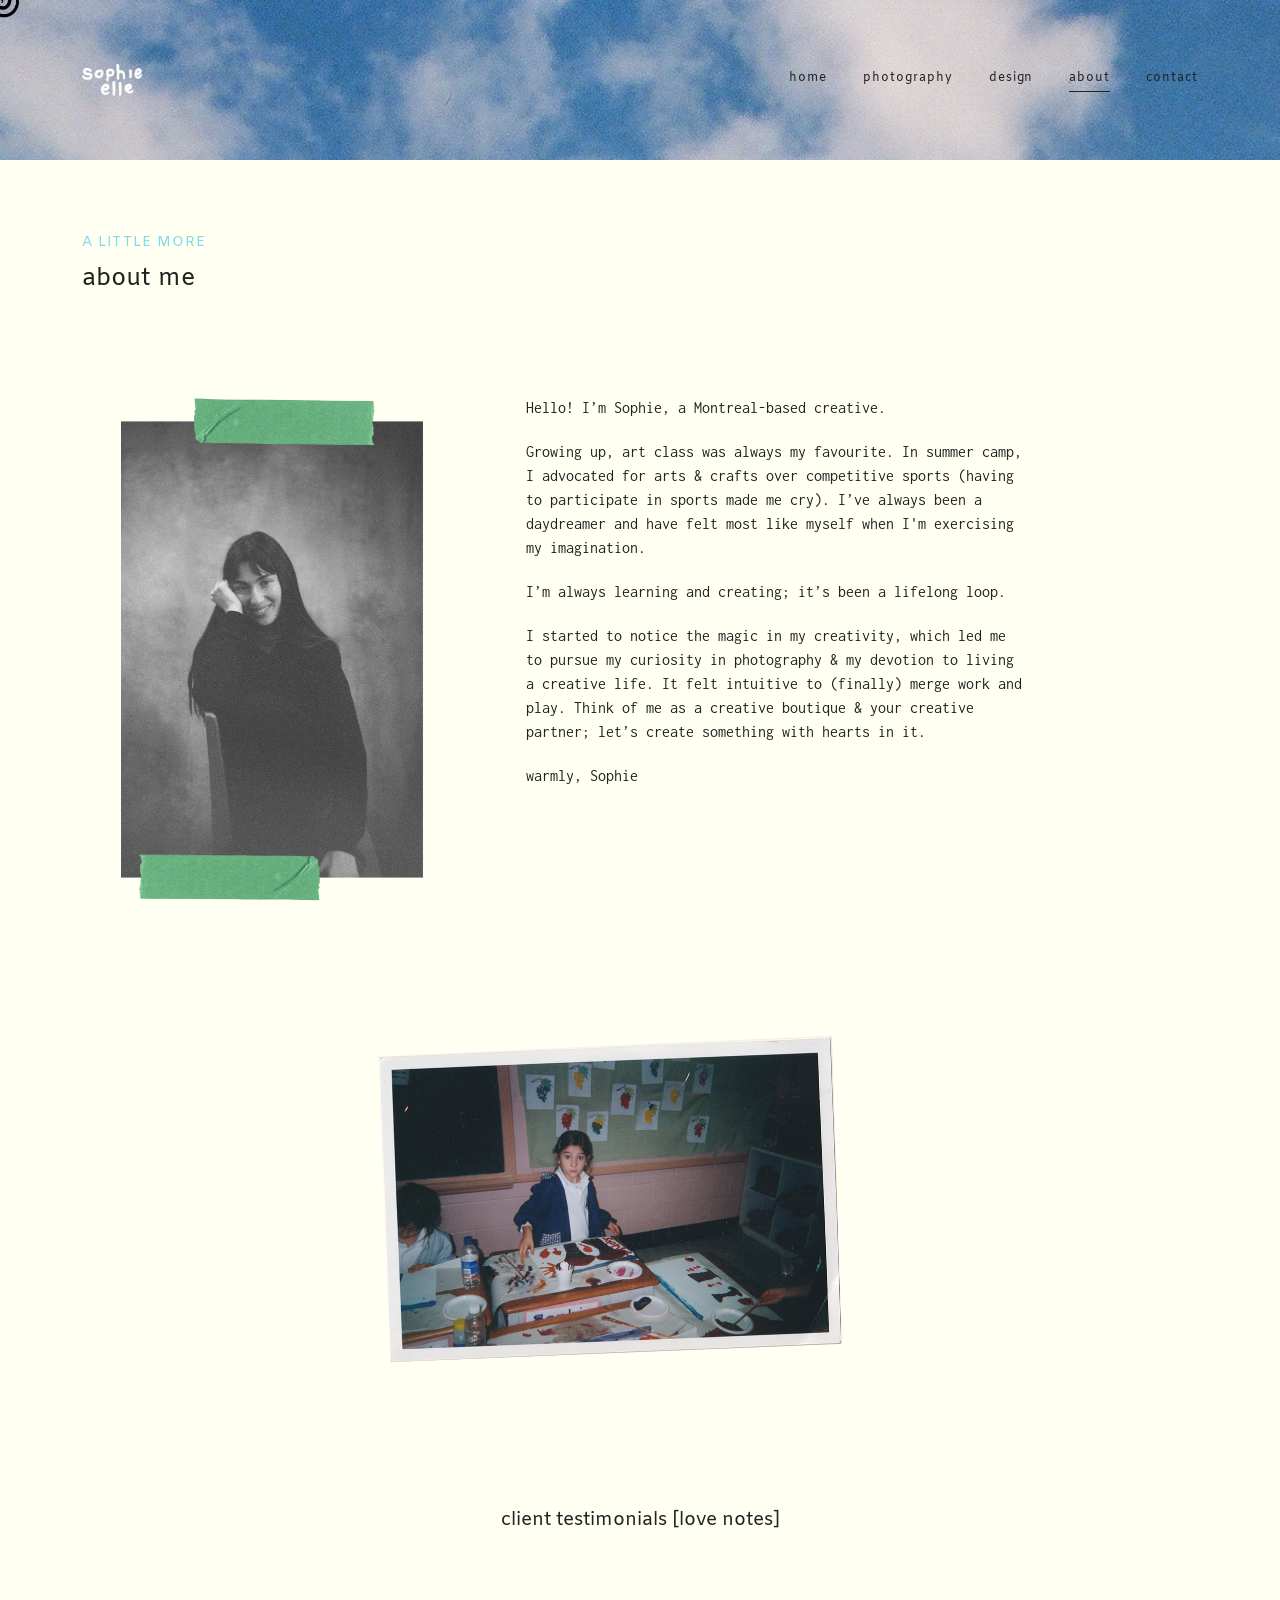
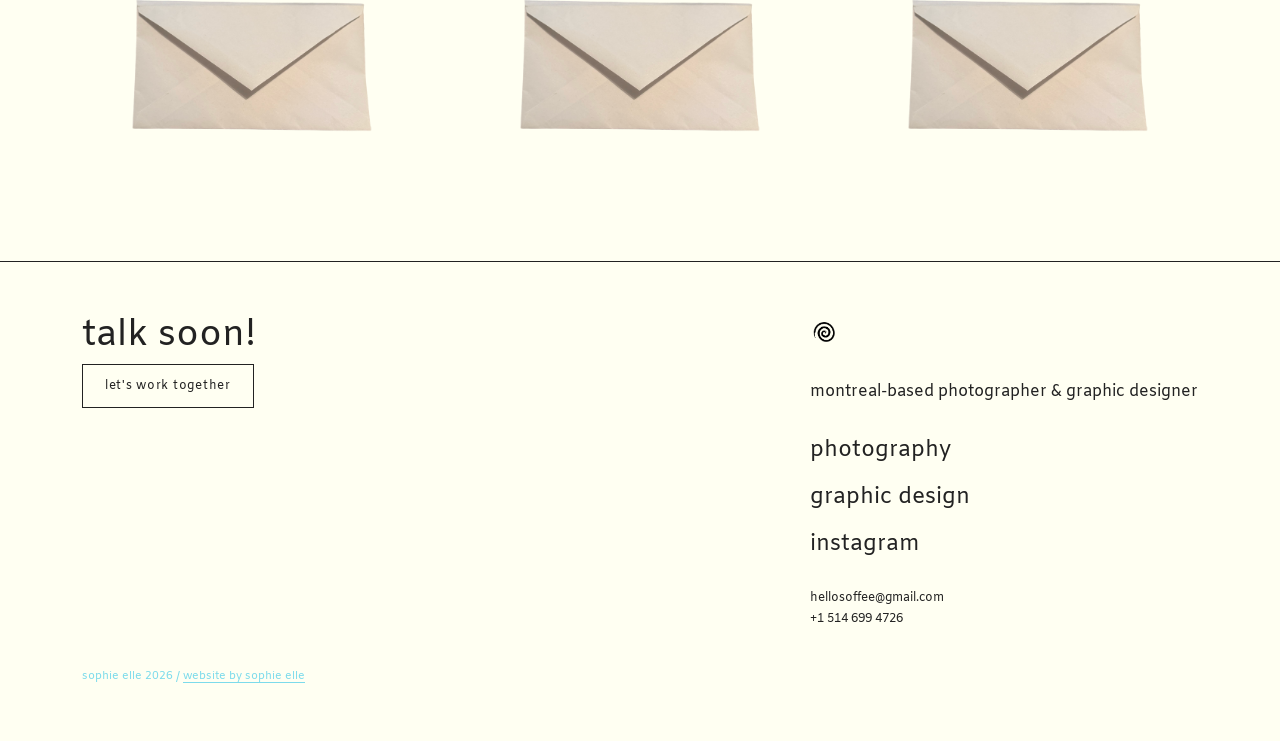
==== commit 18008a0a: "Update about.html" ====
--- a/about.html
+++ b/about.html
@@ -71,7 +71,6 @@
           Growing up, art class was always my favourite. In summer camp,
           I advocated for arts & crafts over competitive sports
           (having to participate in sports made me cry).
-          I signed my artwork with "sophie/sophia" simply because I preferred spelling it with "ph."
           I’ve always been a daydreamer and have felt most like myself
           when I'm exercising my imagination.
         </p>
@@ -82,7 +81,7 @@
 
         <p class="font-accent">
           I started to notice the magic in my creativity, which led me
-          to pursue my curiosity in photography and graphic design,
+          to pursue my curiosity in photography
           & my devotion to living a creative life.
           It felt intuitive to (finally) merge work and play.
           Think of me as a creative boutique & your creative partner;
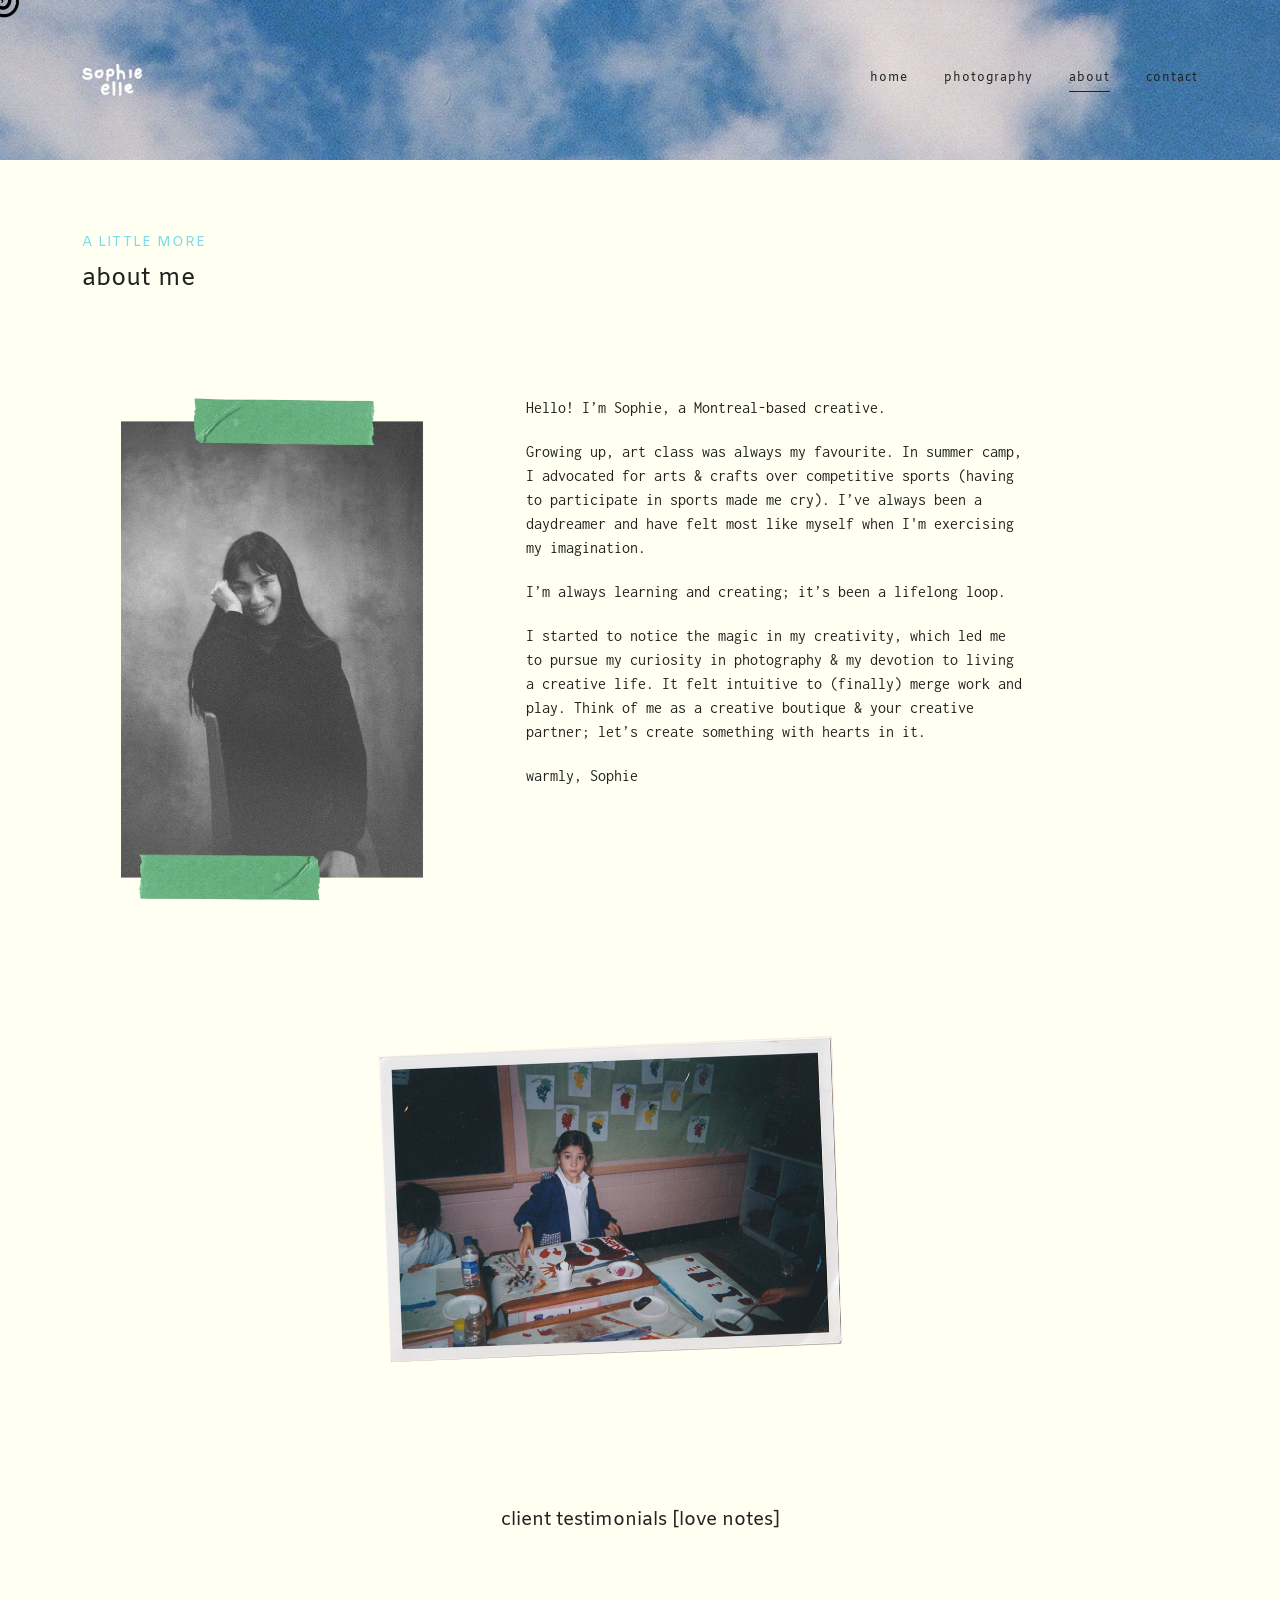
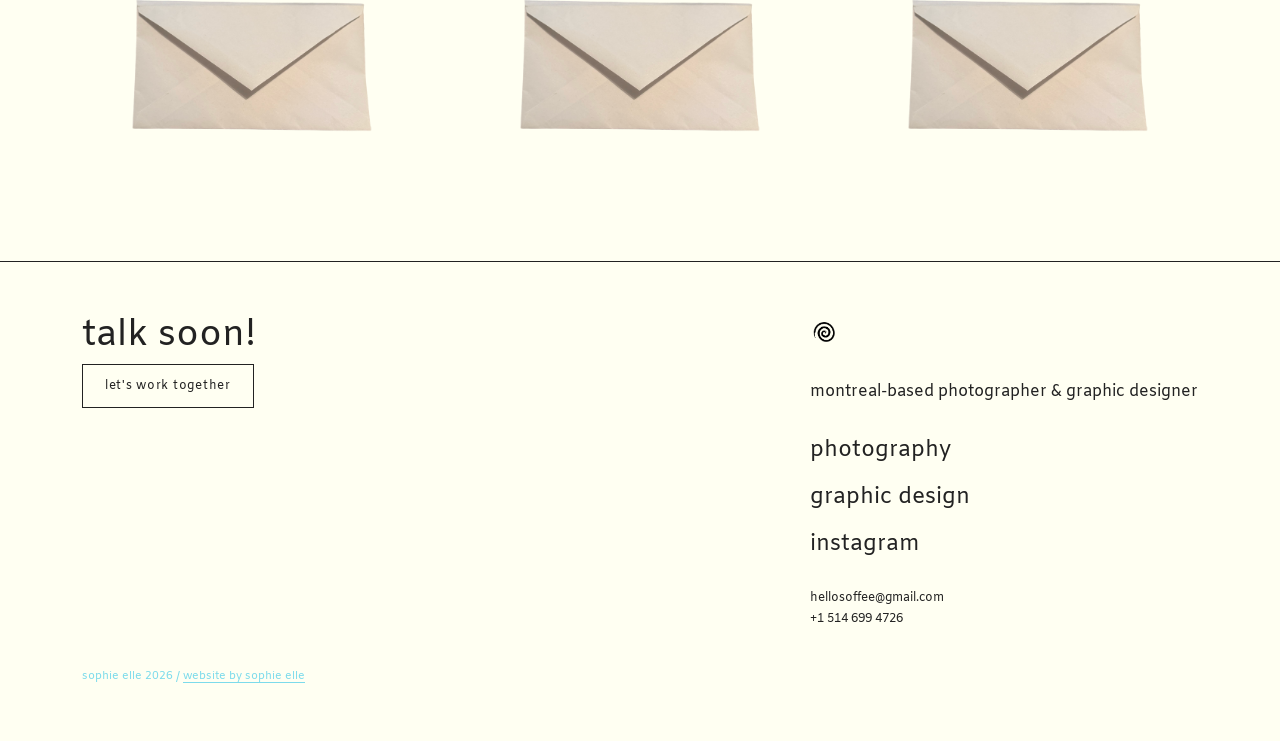
==== commit 191f740a: "Update about.html" ====
--- a/about.html
+++ b/about.html
@@ -27,7 +27,7 @@
       <nav class="main-nav">
         <a href="index.html">home</a>
       <a href="photography.html">photography</a>
-      <a href="design.html">design</a>
+     <!-- <a href="design.html">design</a> -->
       <a href="about.html">about</a>
       <a href="contact.html">contact</a>
       </nav>
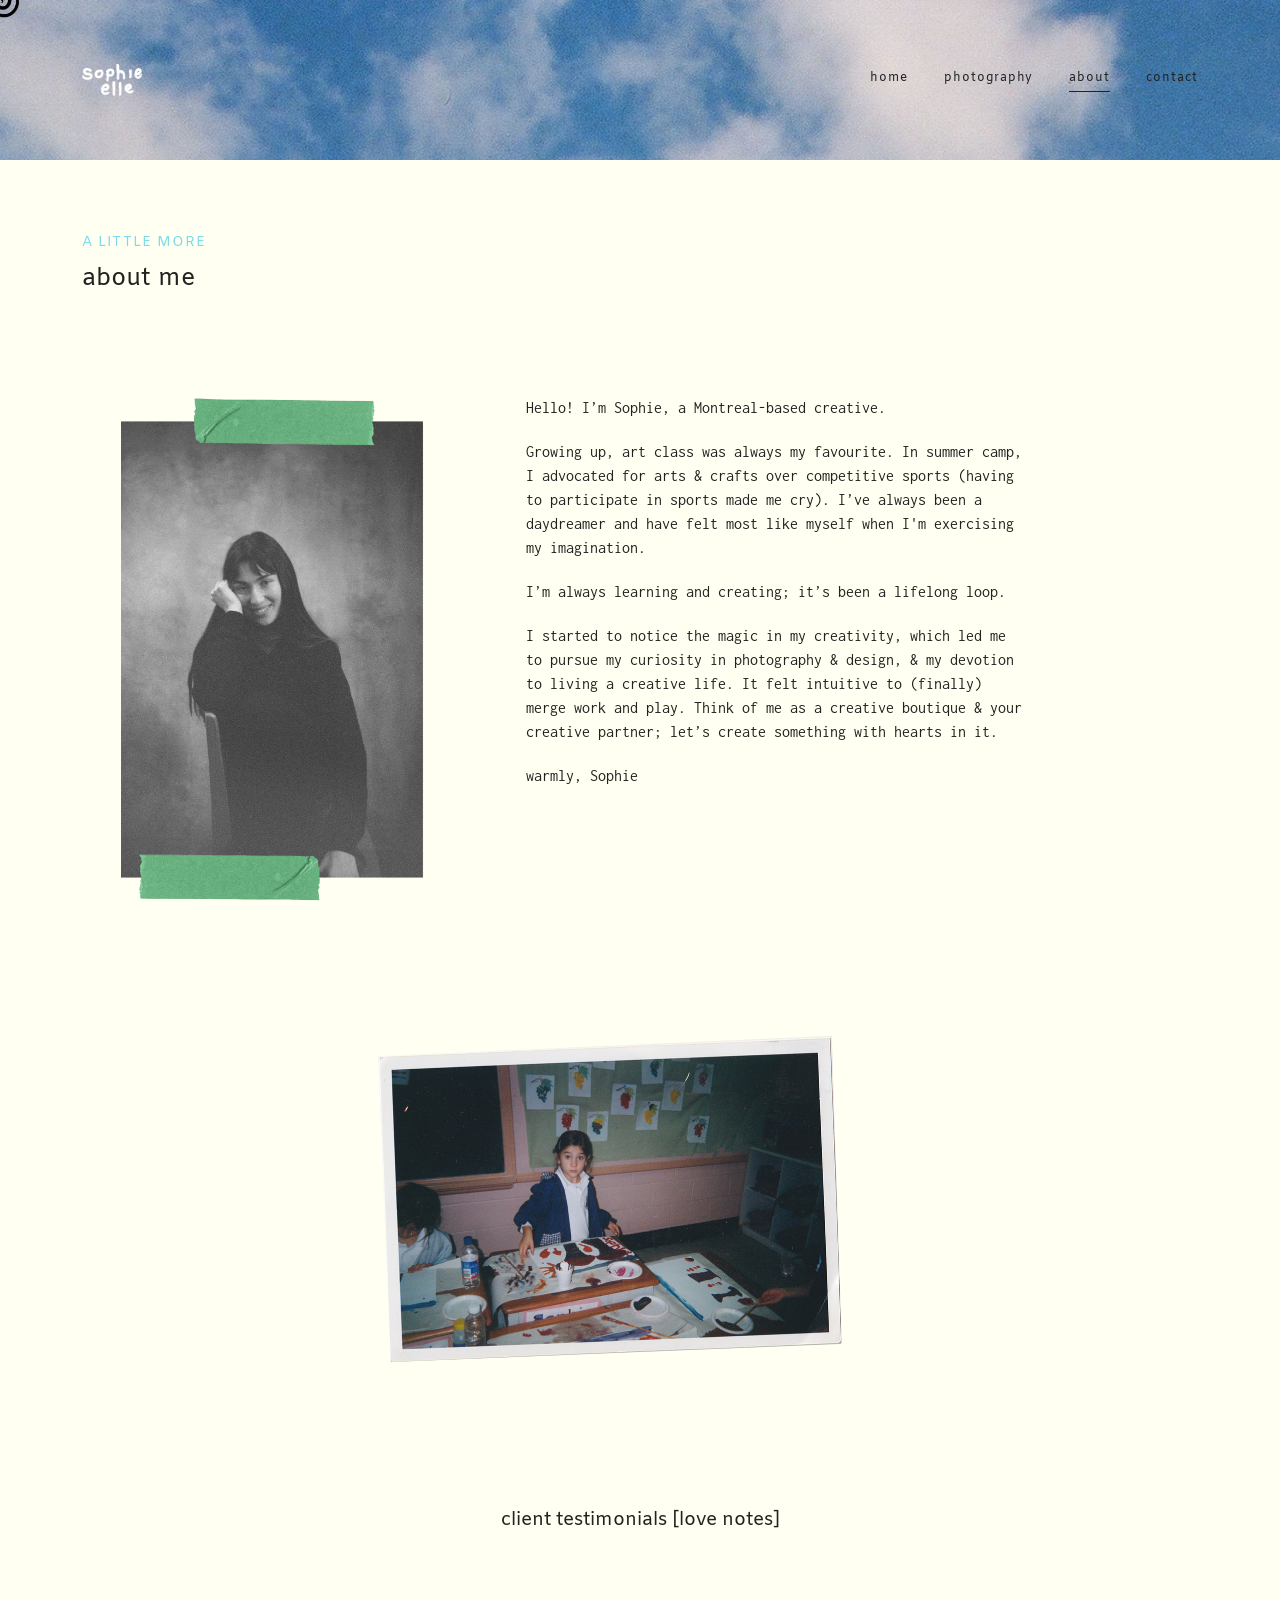
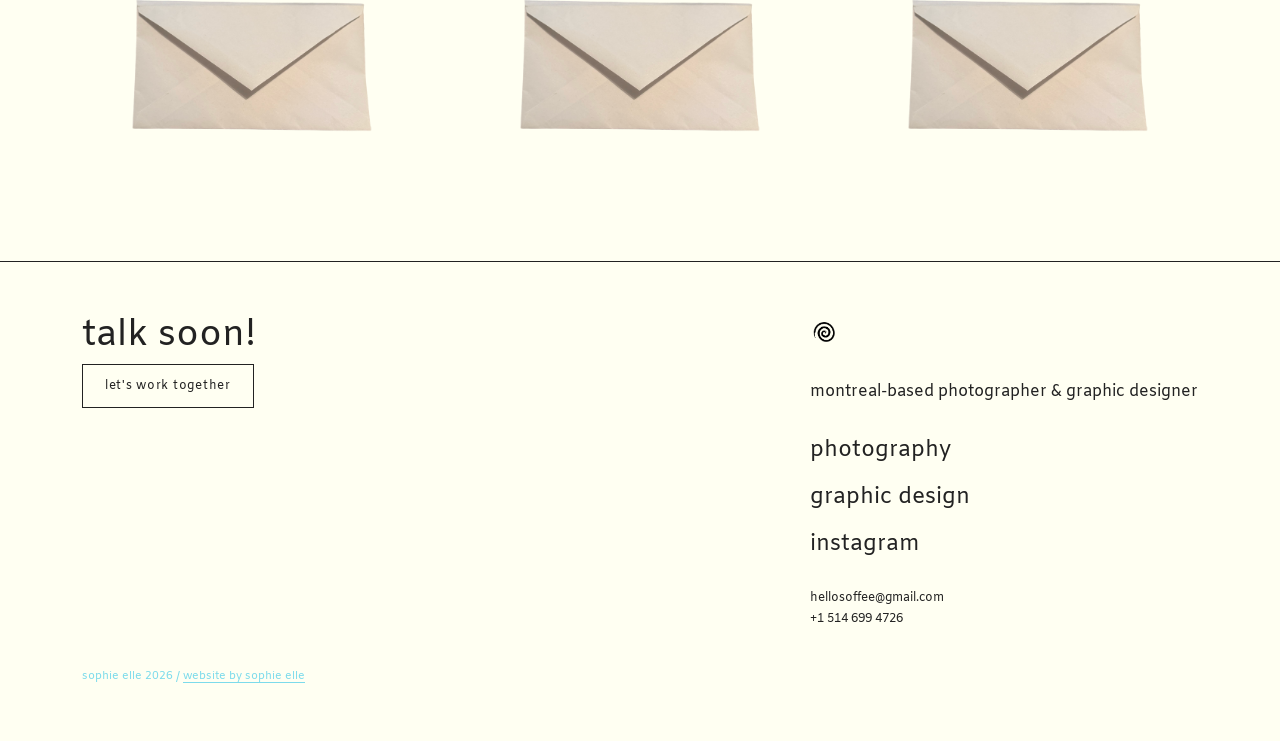
==== commit a055562f: "Update about.html" ====
--- a/about.html
+++ b/about.html
@@ -81,7 +81,7 @@
 
         <p class="font-accent">
           I started to notice the magic in my creativity, which led me
-          to pursue my curiosity in photography
+          to pursue my curiosity in photography & design,
           & my devotion to living a creative life.
           It felt intuitive to (finally) merge work and play.
           Think of me as a creative boutique & your creative partner;
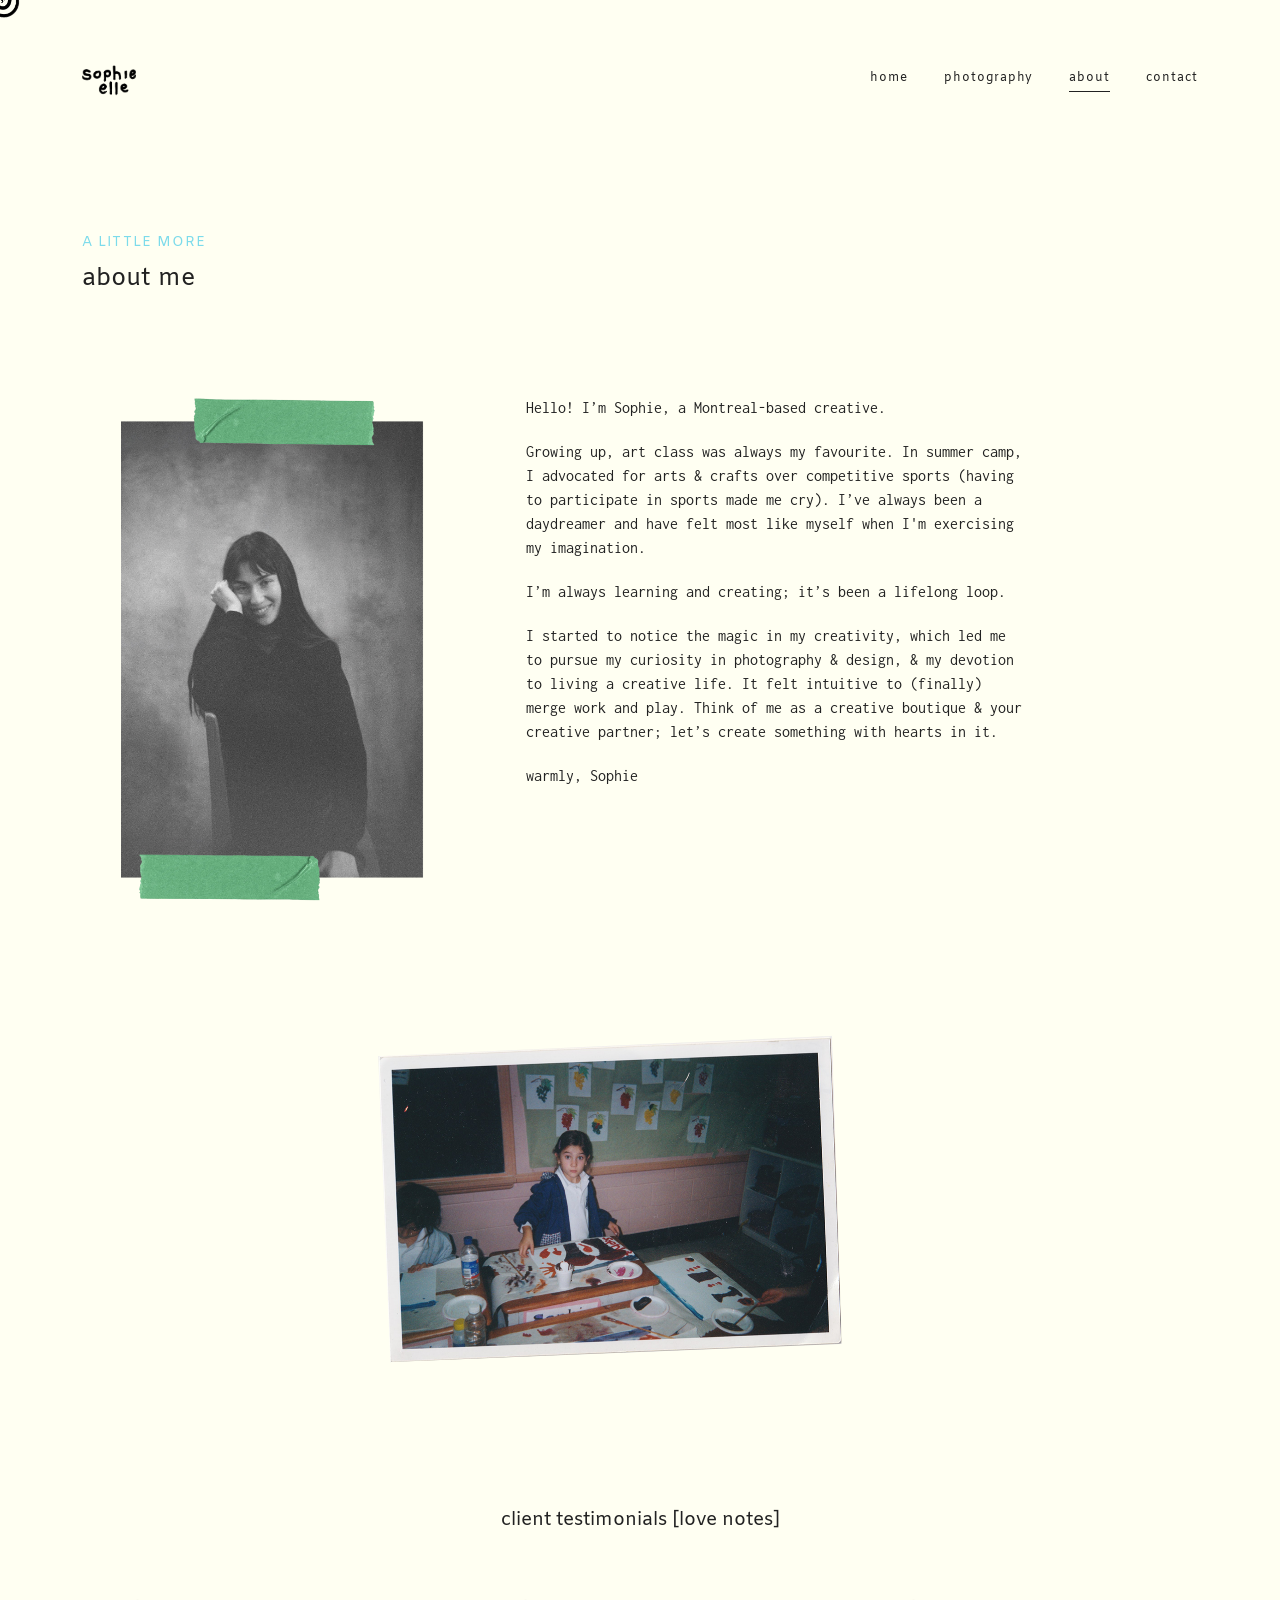
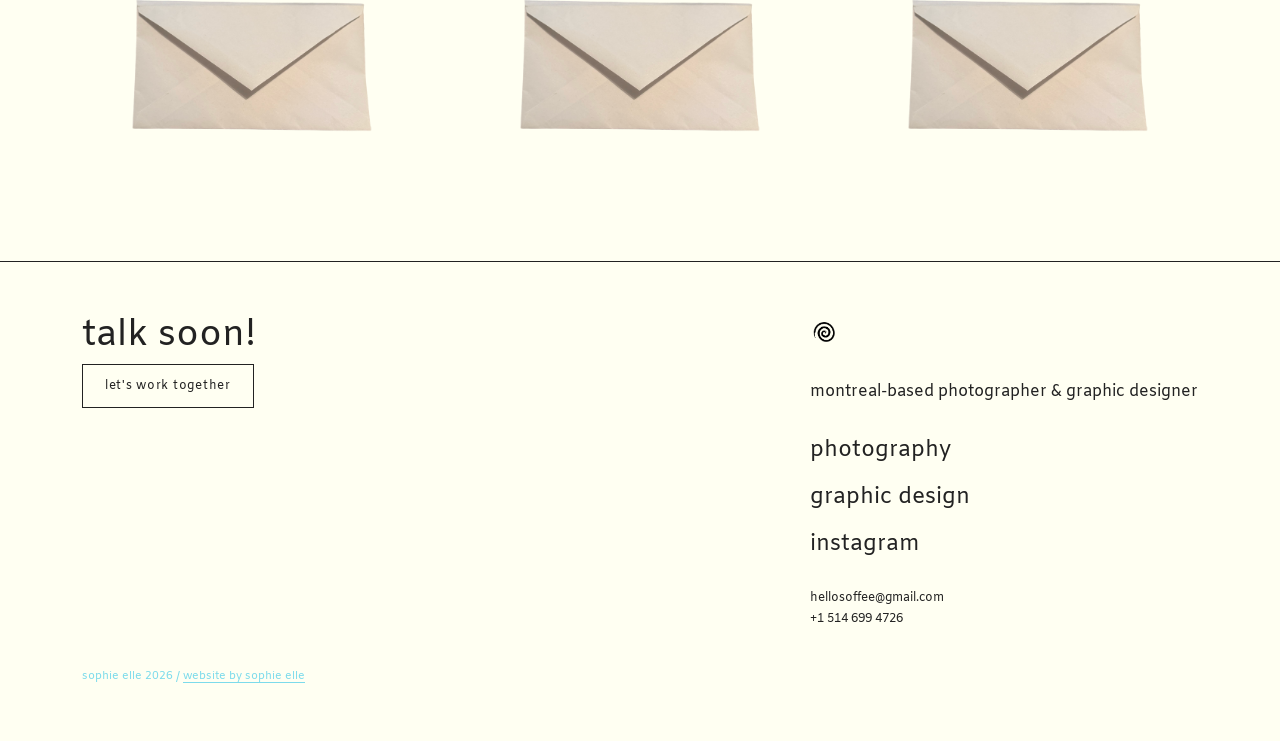
==== commit e2cf271b: "Update about.html" ====
--- a/about.html
+++ b/about.html
@@ -15,7 +15,7 @@
   <header class="site-header">
     <div class="wrap">
       <a href="index.html" class="logo">
-        <img src="images/logo.white.png" alt="sophie elle studio" class="logo-img">
+        <img src="images/logo.png" alt="sophie elle studio" class="logo-img">
       </a>
 
       <button class="nav-toggle" aria-label="Toggle menu">
--- a/styles.css
+++ b/styles.css
@@ -93,18 +93,22 @@
   color: var(--slate);
 }
 
-
-/* =========================================================
-   HEADER
+/* =========================================================
+   HEADER — INTERIOR PAGES
    ========================================================= */
 
 .site-header {
   position: relative;
   z-index: 50;
-  background-image: url('images/62720003.jpg');
-  background-size: cover;
-  background-position: center top;
-}
+  background: var(--paper);
+}
+
+/* HOMEPAGE — KEEP ORIGINAL SKY BACKGROUND */
+
+.home-header.site-header {
+  background: transparent;
+}
+
 
 .site-header .wrap {
   display: flex;
@@ -1508,114 +1512,64 @@
 }
 
 
-/* =========================================================
-   CONTACT
-   ========================================================= */
+
+/* =========================================================
+   CONTACT PAGE
+   ========================================================= */
+
+/* CONTACT LAYOUT */
 
 .contact-layout {
   display: flex;
-
   flex-direction: column;
-
   align-items: center;
-
   gap: 48px;
 
   max-width: var(--max);
-
   margin: 0 auto;
-
-  padding:
-    64px
-    32px
-    96px;
-}
-
-.reach-out-lede {
-  font-family: var(--display);
-
-  font-size: 18px;
-
-  margin: 0 0 20px;
-}
-
-.contact-info dt {
-  font-family: var(--mono);
-
-  font-size: 11px;
-
-  text-transform: uppercase;
-
-  letter-spacing: 0.08em;
-
-  color: var(--stone);
-
-  margin-top: 24px;
-}
-
-.contact-info dt:first-child {
-  margin-top: 0;
-}
-
-.contact-info dd {
-  margin: 6px 0 0;
-
-  font-size: 18px;
-
-  font-family: var(--display);
-}
+  padding: 64px 32px 96px;
+}
+
+
+/* CONTACT FORM */
 
 form.contact-form {
   display: flex;
-
   flex-direction: column;
-
   gap: 20px;
 
   width: 100%;
-
   max-width: 680px;
 }
+
+
+/* FORM FIELDS */
 
 .field {
   display: flex;
-
   flex-direction: column;
-
   gap: 8px;
 }
 
 .field label {
   font-family: var(--mono);
-
   font-size: 11px;
-
   text-transform: uppercase;
-
   letter-spacing: 0.08em;
-
   color: var(--stone);
 }
 
 .field input,
 .field textarea {
+  width: 100%;
+  padding: 12px 14px;
+
   font-family: var(--body);
-
   font-size: 15px;
 
-  padding: 12px 14px;
-
-  border:
-    1px solid
-    var(--stone-line);
-
+  border: 1px solid var(--stone-line);
   background: #fff;
-
   color: var(--ink);
-
-  width: 100%;
-
-  box-sizing: border-box;
 }
 
 .field textarea {
@@ -1625,22 +1579,17 @@
 
 .field input:focus,
 .field textarea:focus {
-  outline:
-    2px solid
-    var(--ink);
-
+  outline: 2px solid var(--ink);
   outline-offset: 1px;
 }
+
+
+/* SEND BUTTON */
 
 .contact-form button[type="submit"] {
   background: transparent;
-
   color: var(--ink);
-
-  border:
-    1px solid
-    var(--ink);
-
+  border: 1px solid var(--ink);
   cursor: pointer;
 
   transition:
@@ -1651,6 +1600,109 @@
 .contact-form button[type="submit"]:hover {
   background: var(--ink);
   color: var(--paper);
+}
+
+.contact-form button[type="submit"]:disabled {
+  opacity: 0.5;
+  cursor: wait;
+}
+
+
+/* =========================================================
+   CONFIRMATION POST-IT
+   ========================================================= */
+
+.contact-confirmation {
+  display: none;
+
+  width: min(100%, 280px);
+  aspect-ratio: 1 / 1;
+  padding: 30px;
+
+  background: var(--mist);
+  color: var(--ink);
+
+  font-family: var(--accent-font);
+  font-size: 17px;
+  line-height: 1.6;
+  text-align: left;
+  white-space: pre-line;
+
+  transform: rotate(-3deg);
+  box-shadow: 3px 5px 14px rgba(40, 30, 25, 0.15);
+
+  margin: 35px auto 20px;
+
+  align-items: center;
+  justify-content: center;
+
+  overflow-wrap: anywhere;
+}
+
+/* SHOW CONFIRMATION AFTER SUCCESS */
+
+.contact-confirmation.success {
+  display: flex;
+}
+
+/* ERROR MESSAGE */
+
+.contact-confirmation.error {
+  display: flex;
+
+  background: var(--paper);
+  border: 1px solid var(--ink);
+
+  aspect-ratio: auto;
+  min-height: 100px;
+
+  transform: none;
+  box-shadow: none;
+}
+
+
+/* =========================================================
+   DIRECT CONTACT INFORMATION
+   ========================================================= */
+
+.reach-out-lede {
+  font-family: var(--display);
+  font-size: 18px;
+  margin: 0 0 20px;
+}
+
+.contact-info dt {
+  font-family: var(--mono);
+  font-size: 11px;
+  text-transform: uppercase;
+  letter-spacing: 0.08em;
+  color: var(--stone);
+  margin-top: 24px;
+}
+
+.contact-info dt:first-child {
+  margin-top: 0;
+}
+
+.contact-info dd {
+  margin: 6px 0 0;
+  font-family: var(--display);
+  font-size: 18px;
+}
+
+
+/* =========================================================
+   MOBILE CONTACT
+   ========================================================= */
+
+@media (max-width: 800px) {
+
+  .contact-confirmation {
+    width: min(76vw, 280px);
+    padding: 24px;
+    font-size: 15px;
+  }
+
 }
 
 
@@ -2853,3 +2905,216 @@
 
 }
 
+
+/* =========================================================
+   PHOTOGRAPHY — INTERACTIVE POST-IT NOTES
+   ========================================================= */
+
+.photo-notes-section {
+  padding: 70px 0 65px;
+  overflow: hidden;
+}
+
+/* AREA HOLDING THE NOTES */
+
+.photo-notes-stack {
+  position: relative;
+  width: min(100%, 530px);
+  height: 480px;
+  margin: 0;
+  isolation: isolate;
+}
+
+/* INDIVIDUAL NOTES */
+
+.photo-note {
+  position: absolute;
+
+  width: 290px;
+  height: 290px;
+
+  display: flex;
+  flex-direction: column;
+  align-items: flex-start;
+  gap: 20px;
+
+  padding: 30px;
+
+  background: var(--mist);
+  color: var(--ink);
+
+  border: none;
+  border-radius: 0;
+   box-shadow: 3px 5px 14px rgba(40, 30, 25, 0.15);
+
+
+  text-align: left;
+  font-family: var(--accent-font);
+
+  cursor: grab;
+  touch-action: none;
+  user-select: none;
+  -webkit-user-select: none;
+
+  overflow: auto;
+  scrollbar-width: thin;
+
+  transform-origin: center center;
+  -webkit-tap-highlight-color: transparent;
+}
+
+/* TITLES */
+
+.photo-note-title {
+  display: block;
+
+  font-family: var(--display);
+  font-size: 15px;
+  font-weight: 600;
+
+  line-height: 1.3;
+}
+
+/* NOTE DESCRIPTIONS */
+
+.photo-note-text {
+  display: block;
+
+  font-family: var(--accent-font);
+  font-size: 15px;
+  font-weight: 400;
+  line-height: 1.6;
+
+  text-align: justify;
+  text-justify: inter-word;
+  hyphens: auto;
+
+  white-space: normal;
+}
+
+
+
+.photo-note-text em {
+  font-style: italic;
+}
+
+/* SUBTLE INTERACTIVE STATES */
+
+.photo-note.is-dragging {
+  cursor: grabbing;
+}
+
+.photo-note:focus-visible {
+  outline: 2px solid var(--ink);
+  outline-offset: 4px;
+}
+
+/* =========================================================
+   DESKTOP — IMPERFECT STACK
+   ========================================================= */
+
+@media (min-width: 801px) {
+
+  .photo-note:nth-child(1) {
+    left: 8px;
+    top: 36px;
+    transform: rotate(-5deg);
+  }
+
+  .photo-note:nth-child(2) {
+    left: 92px;
+    top: 5px;
+    transform: rotate(4deg);
+  }
+
+  .photo-note:nth-child(3) {
+    left: 168px;
+    top: 54px;
+    transform: rotate(-3deg);
+  }
+
+  .photo-note:nth-child(4) {
+    left: 58px;
+    top: 115px;
+    transform: rotate(5deg);
+  }
+
+  .photo-note:nth-child(5) {
+    left: 205px;
+    top: 128px;
+    transform: rotate(-2deg);
+  }
+}
+
+/* =========================================================
+   MOBILE — TAP-TO-CYCLE STACK
+   ========================================================= */
+
+@media (max-width: 800px) {
+
+  .photo-notes-section {
+    padding: 45px 0 60px;
+  }
+
+  .photo-notes-stack {
+    width: min(100%, 350px);
+    height: 360px;
+    margin: 0 auto;
+  }
+
+
+.photo-note {
+  width: min(76vw, 285px, calc(100% - 52px));
+  height: auto;
+  aspect-ratio: 1 / 1;
+
+  padding: clamp(17px, 5vw, 27px);
+  gap: 14px;
+
+  cursor: pointer;
+  touch-action: manipulation;
+
+  overflow: auto;
+}
+
+  .photo-note-title {
+    font-size: 13px;
+  }
+
+  .photo-note-text {
+    font-size: clamp(12px, 3.5vw, 14px);
+    line-height: 1.5;
+  }
+
+  .photo-note:nth-child(1) {
+    left: 10px !important;
+    top: 22px !important;
+    transform: rotate(-5deg);
+  }
+
+  .photo-note:nth-child(2) {
+    left: 24px !important;
+    top: 8px !important;
+    transform: rotate(4deg);
+  }
+
+  .photo-note:nth-child(3) {
+    left: 34px !important;
+    top: 30px !important;
+    transform: rotate(-3deg);
+  }
+
+  .photo-note:nth-child(4) {
+    left: 17px !important;
+    top: 46px !important;
+    transform: rotate(5deg);
+  }
+
+  .photo-note:nth-child(5) {
+    left: 40px !important;
+    top: 18px !important;
+    transform: rotate(-2deg);
+  }
+}
+
+
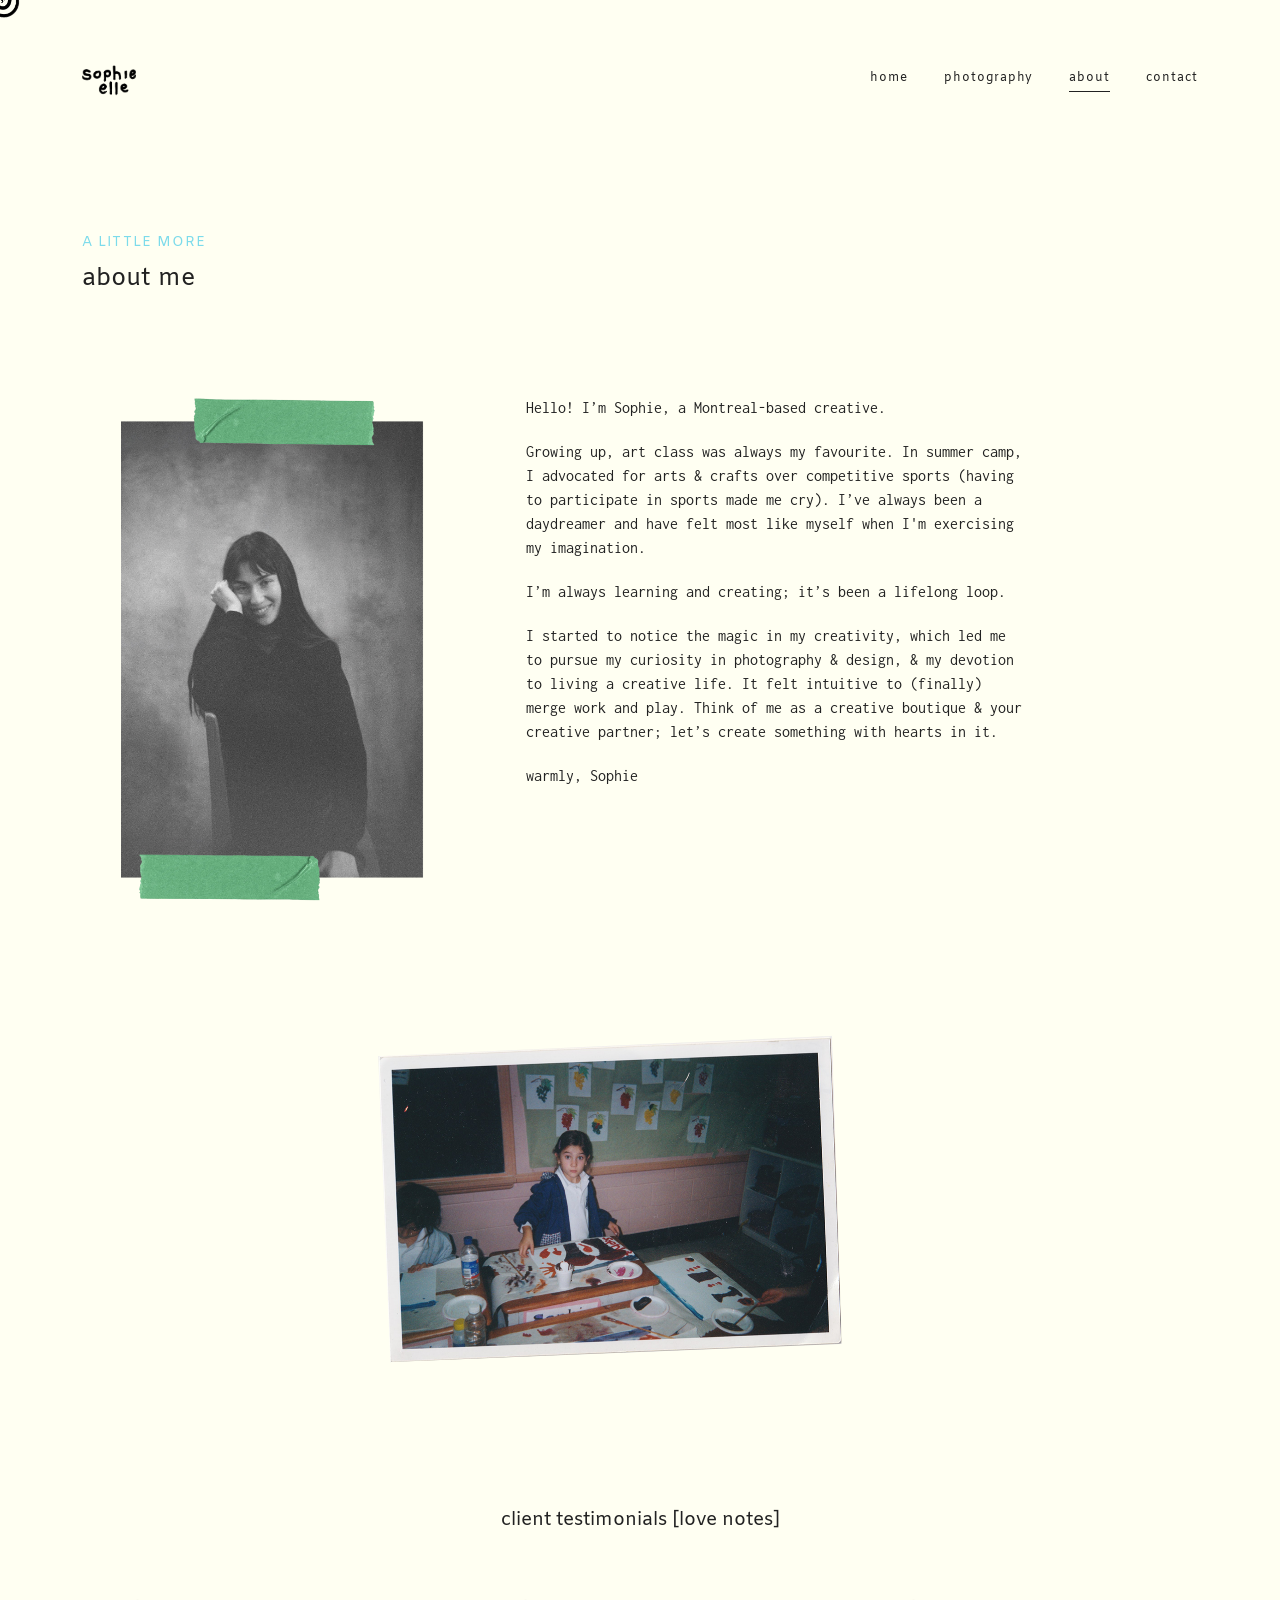
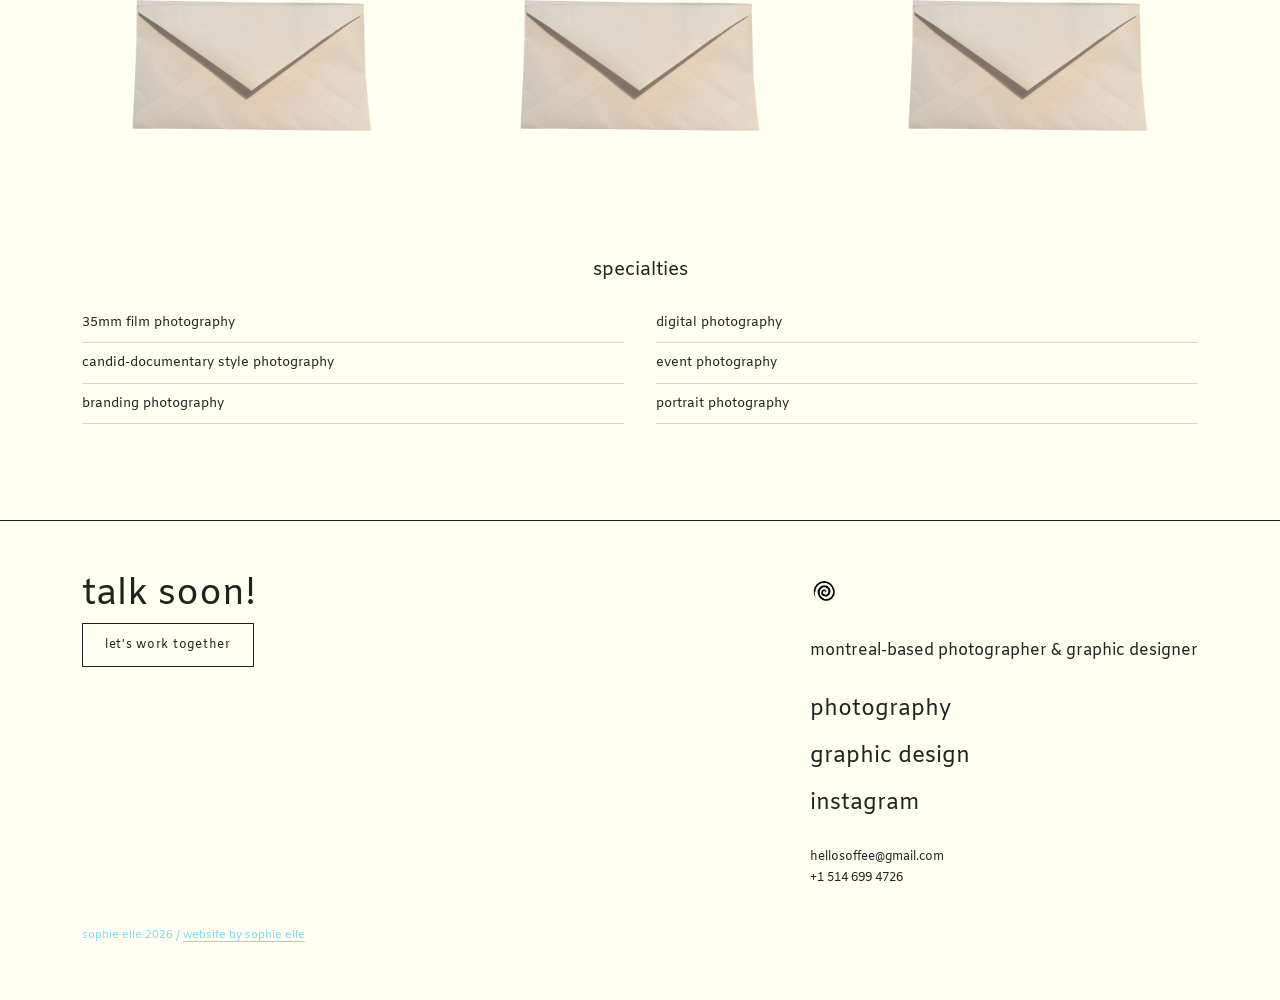
==== commit a5ba3092: "Update about.html" ====
--- a/about.html
+++ b/about.html
@@ -177,6 +177,18 @@
       </div>
     </section>
 
+  <section class="page-wrap">
+    <center><h3>specialties</h3></center>
+    <ul class="skills-list">
+      <li>35mm film photography</li>
+      <li>digital photography</li>
+      <li>candid-documentary style photography</li>
+      <li>event photography</li>
+      <li>branding photography</li>
+      <li>portrait photography</li>
+    </ul>
+  </section>
+
   </main>
 
   <script src="script.js"></script>
--- a/styles.css
+++ b/styles.css
@@ -242,94 +242,84 @@
 
 
 /* =========================================================
-   HOME HERO
-   ========================================================= */
-
-.split-panel {
-  position: relative;
-  display: flex;
-  flex-direction: column;
-  justify-content: flex-start;
-  flex: 1 1 0;
-  padding: 48px;
-  min-height: 400px;
-  overflow: hidden;
-  transition: flex 0.5s ease;
-}
-
-.panel-label {
-  position: absolute;
-  top: 40px;
-  left: 40px;
-  z-index: 1;
-  font-family: var(--display);
-  font-size: clamp(20px, 2.4vw, 28px);
-  letter-spacing: 0.01em;
-  writing-mode: vertical-rl;
-  transform: rotate(180deg);
-  color: var(--paper);
-}
-
-.split-panel.design .panel-label {
-  left: auto;
-  right: 40px;
-}
-
-.split-hero {
+   HOME HERO — CONTINUOUS SKY BACKGROUND
+   ========================================================= */
+
+/* One background shared by the navigation and hero */
+
+.home-hero-band {
   background-image: url('images/62720003.jpg');
   background-size: cover;
   background-position: center;
-
+  background-repeat: no-repeat;
+}
+
+/* Keep homepage navigation transparent */
+
+.home-header.site-header {
+  background: transparent;
+}
+
+/* Full-width hero */
+
+.home-hero {
   display: flex;
-  min-height: 640px;
-  width: 100vw;
-
-  position: relative;
-  left: 50%;
-  right: 50%;
-
-  margin-left: -50vw;
-  margin-right: -50vw;
-}
-
-.split-panel.photo {
-  color: var(--slate);
-}
-
-.split-panel.design {
-  color: var(--slate);
-}
-
-.split-panel .placeholder-block {
-  position: absolute;
-  inset: 0;
-  z-index: 0;
-}
-
-.split-panel.photo .placeholder-block,
-.split-panel.design .placeholder-block {
-  background: none;
-}
-
-.split-panel .content {
-  position: relative;
-  z-index: 1;
-}
-
-.split-panel .tag {
-  display: block;
-  margin-bottom: 14px;
-}
-
-.split-panel h2 {
-  font-size: clamp(32px, 4vw, 52px);
-  margin-bottom: 18px;
-}
-
-.split-panel p {
-  max-width: 34ch;
-  margin: 0 0 24px;
-  opacity: 0.85;
+  align-items: center;
+
+  width: 100%;
+  min-height: 620px;
+
+  background: transparent;
+}
+
+/* Text container */
+
+.home-hero-content {
+  width: 100%;
+}
+
+/* Main introduction */
+
+.home-hero h1 {
+  max-width: 750px;
+
+  font-family: var(--display);
+  font-size: clamp(24px, 3vw, 42px);
+  font-weight: 500;
+  line-height: 1.3;
+  letter-spacing: -0.02em;
+
+  color: #ffffff;
+}
+
+
+/* Montreal link */
+
+.home-hero h1 a {
+  color: inherit;
+  text-decoration: underline;
+  text-decoration-thickness: 1px;
+  text-underline-offset: 6px;
+  transition: opacity 0.2s ease;
+}
+
+.home-hero h1 a:hover {
+  opacity: 0.7;
+}
+
+/* =========================================================
+   MOBILE HOMEPAGE
+   ========================================================= */
+
+@media (max-width: 800px) {
+  .home-hero {
+    min-height: 480px;
+  }
+
+  .home-hero h1 {
+    font-size: clamp(22px, 5vw, 30px);
+    line-height: 1.35;
+  }
 }
 
 
@@ -358,31 +348,6 @@
   color: var(--paper);
 }
 
-.split-panel .btn {
-  position: absolute;
-  bottom: 40px;
-  z-index: 1;
-  border-color: var(--paper);
-  color: var(--paper);
-}
-
-.split-panel.photo .btn,
-.split-panel.design .btn {
-  right: 40px;
-}
-
-.split-panel.photo .btn:hover {
-  background: var(--safelight);
-  border-color: var(--safelight);
-  color: var(--paper);
-}
-
-.split-panel.design .btn:hover {
-  background: var(--slate);
-  border-color: var(--slate);
-  color: var(--paper);
-}
-
 .home-hero-band {
   background-image: url('images/62720003.jpg');
   background-size: cover;
@@ -396,29 +361,6 @@
 .home-hero-band .split-hero {
   background: none;
 }
-
-@media (max-width: 800px) {
-
-  .split-hero {
-    flex-direction: column;
-    min-height: unset;
-  }
-
-  .split-panel {
-    flex: 1 1 auto;
-    min-height: 320px;
-    padding: 36px 28px;
-  }
-
-  .split-panel .btn {
-    top: 50%;
-    left: 50%;
-    right: auto;
-    bottom: auto;
-    transform: translate(-50%, -50%);
-  }
-}
-
 
 /* =========================================================
    GENERAL SECTIONS
@@ -1379,6 +1321,40 @@
   }
 }
 
+/* =========================================================
+   PHOTOGRAPHY — INTRODUCTION
+   ========================================================= */
+
+.photography-layout {
+  display: flex;
+  justify-content: flex-end;
+  padding-top: 64px;
+  padding-bottom: 80px;
+}
+
+.photography-layout .about-body {
+  width: 100%;
+  max-width: 850px;
+  text-align: left;
+}
+
+.photography-layout .about-body p {
+  font-family: var(--accent-font);
+  font-size: inherit;
+  line-height: inherit;
+  max-width: none;
+  margin: 0 0 20px;
+}
+
+/* MOBILE */
+
+@media (max-width: 800px) {
+  .photography-layout {
+    padding-top: 40px;
+    padding-bottom: 48px;
+  }
+}
+
 
 /* =========================================================
    TESTIMONIALS / ENVELOPES
@@ -2907,109 +2883,6 @@
 
 
 /* =========================================================
-   PHOTOGRAPHY — INTERACTIVE POST-IT NOTES
-   ========================================================= */
-
-.photo-notes-section {
-  padding: 70px 0 65px;
-  overflow: hidden;
-}
-
-/* AREA HOLDING THE NOTES */
-
-.photo-notes-stack {
-  position: relative;
-  width: min(100%, 530px);
-  height: 480px;
-  margin: 0;
-  isolation: isolate;
-}
-
-/* INDIVIDUAL NOTES */
-
-.photo-note {
-  position: absolute;
-
-  width: 290px;
-  height: 290px;
-
-  display: flex;
-  flex-direction: column;
-  align-items: flex-start;
-  gap: 20px;
-
-  padding: 30px;
-
-  background: var(--mist);
-  color: var(--ink);
-
-  border: none;
-  border-radius: 0;
-   box-shadow: 3px 5px 14px rgba(40, 30, 25, 0.15);
-
-
-  text-align: left;
-  font-family: var(--accent-font);
-
-  cursor: grab;
-  touch-action: none;
-  user-select: none;
-  -webkit-user-select: none;
-
-  overflow: auto;
-  scrollbar-width: thin;
-
-  transform-origin: center center;
-  -webkit-tap-highlight-color: transparent;
-}
-
-/* TITLES */
-
-.photo-note-title {
-  display: block;
-
-  font-family: var(--display);
-  font-size: 15px;
-  font-weight: 600;
-
-  line-height: 1.3;
-}
-
-/* NOTE DESCRIPTIONS */
-
-.photo-note-text {
-  display: block;
-
-  font-family: var(--accent-font);
-  font-size: 15px;
-  font-weight: 400;
-  line-height: 1.6;
-
-  text-align: justify;
-  text-justify: inter-word;
-  hyphens: auto;
-
-  white-space: normal;
-}
-
-
-
-.photo-note-text em {
-  font-style: italic;
-}
-
-/* SUBTLE INTERACTIVE STATES */
-
-.photo-note.is-dragging {
-  cursor: grabbing;
-}
-
-.photo-note:focus-visible {
-  outline: 2px solid var(--ink);
-  outline-offset: 4px;
-}
-
-/* =========================================================
    DESKTOP — IMPERFECT STACK
    ========================================================= */
 
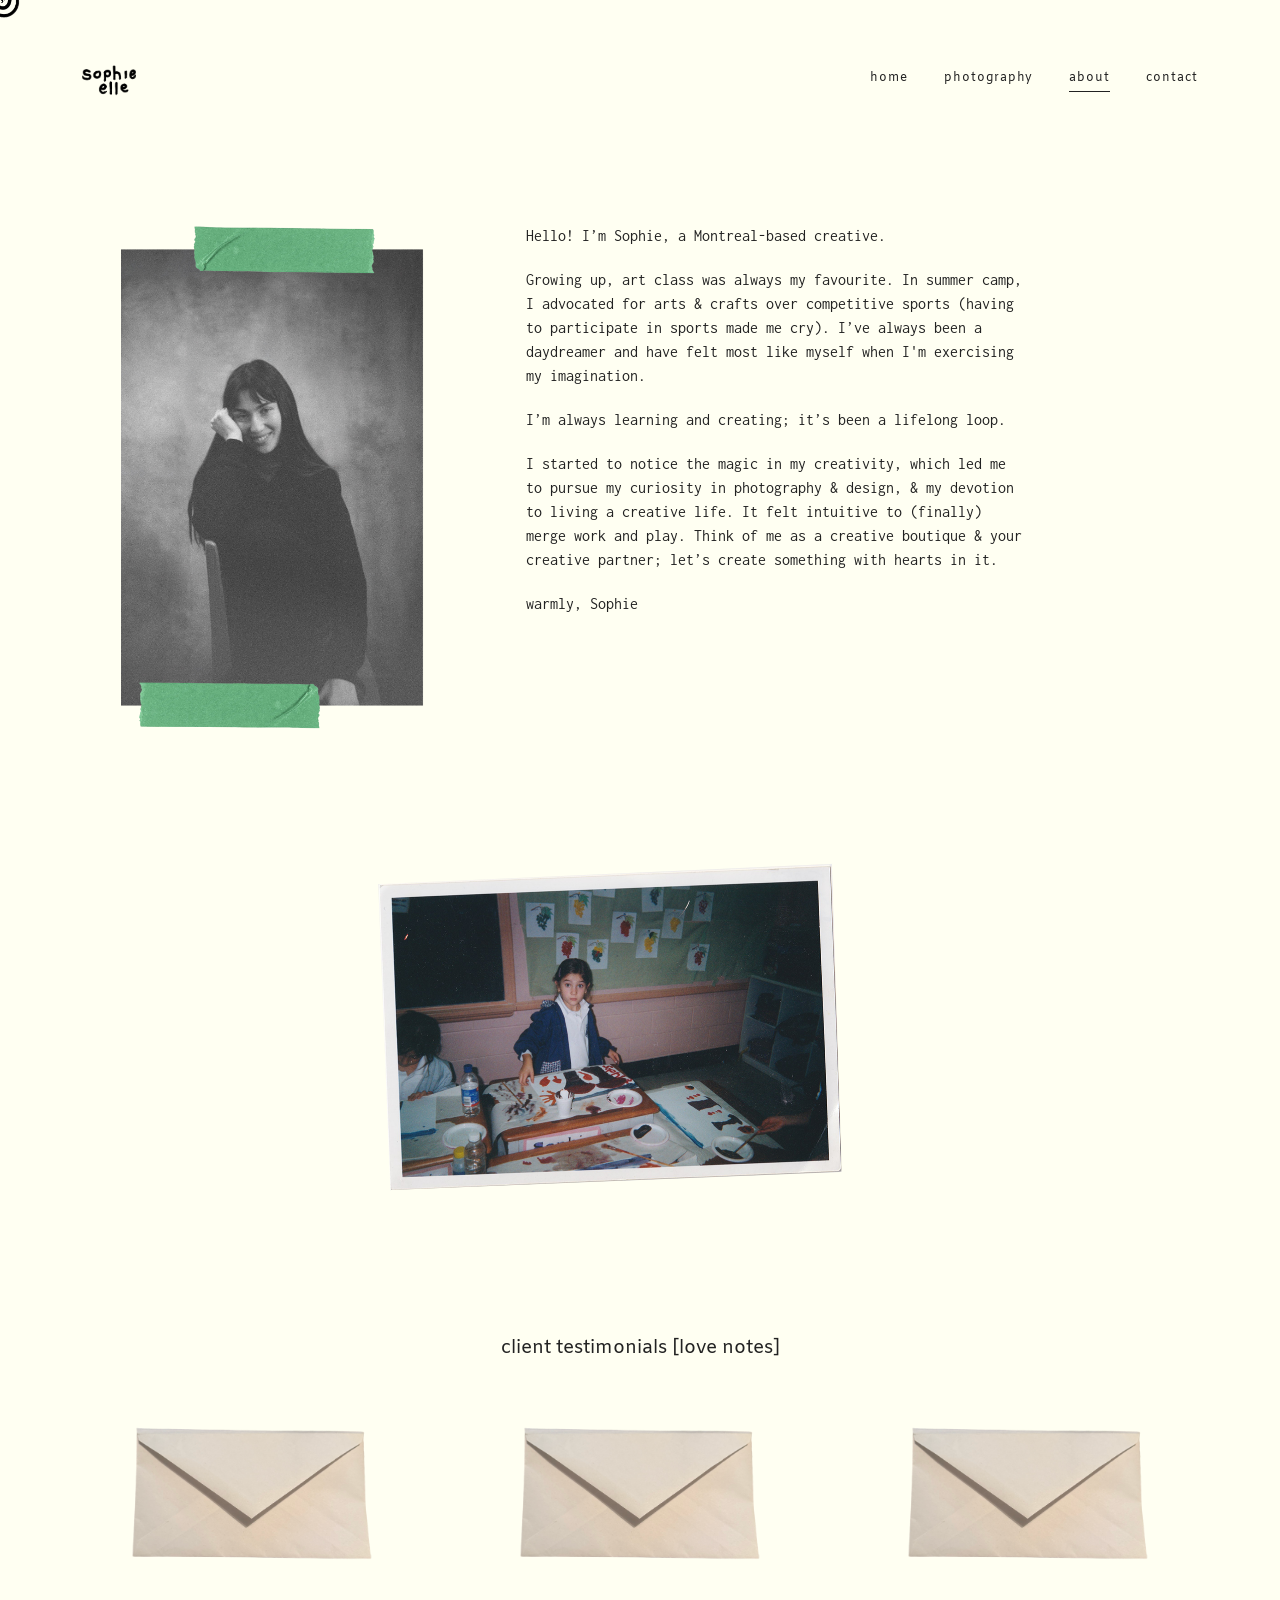
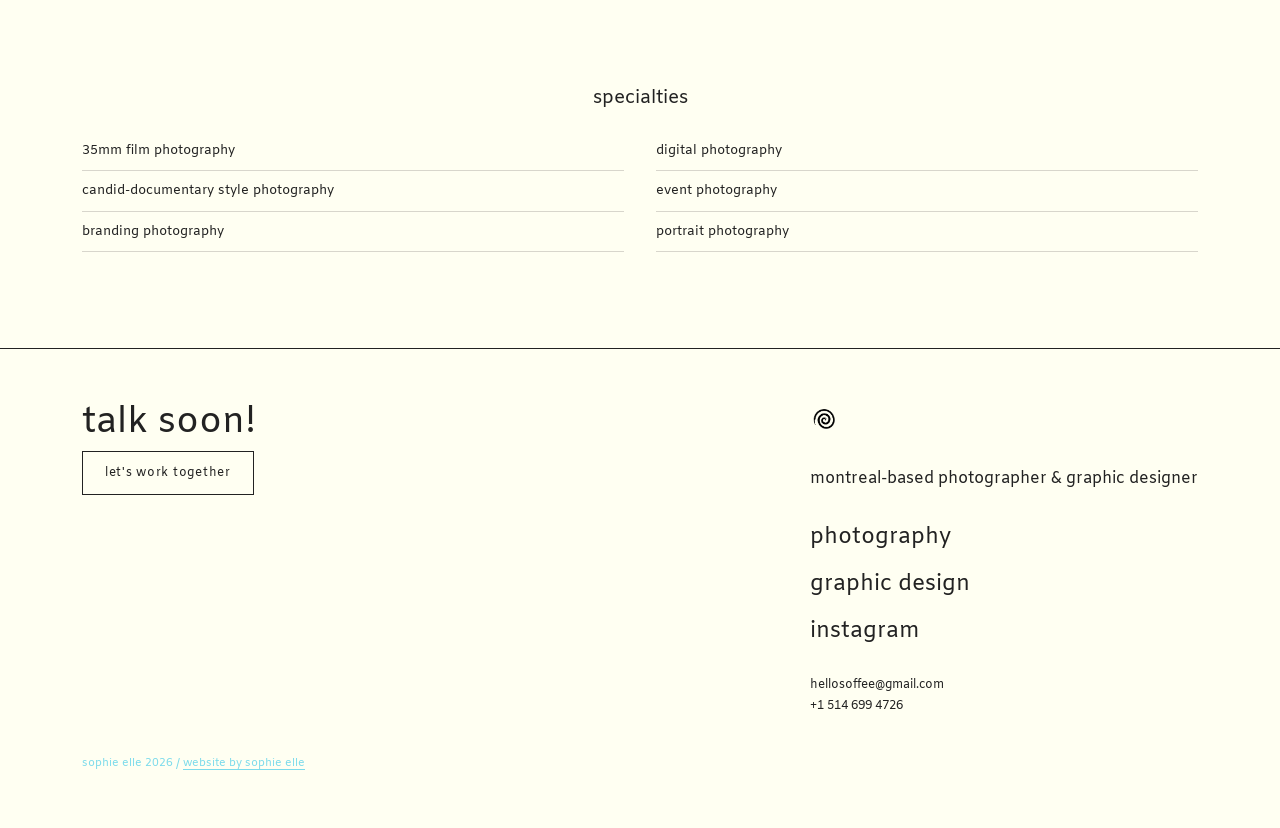
==== commit 197106ee: "Update about.html" ====
--- a/about.html
+++ b/about.html
@@ -35,20 +35,6 @@
   </header>
 
   <main>
-
-
-<!-- ABOUT PAGE TITLE -->
-
-<section class="page-title-section">
-  <div class="wrap">
-    <div class="page-title-content">
-
-      <p class="tag">A LITTLE MORE</p>
-      <h2>about me</h2>
-
-    </div>
-  </div>
-</section>
 
 
     <!-- ABOUT ME TEXT + FIRST PORTRAIT -->
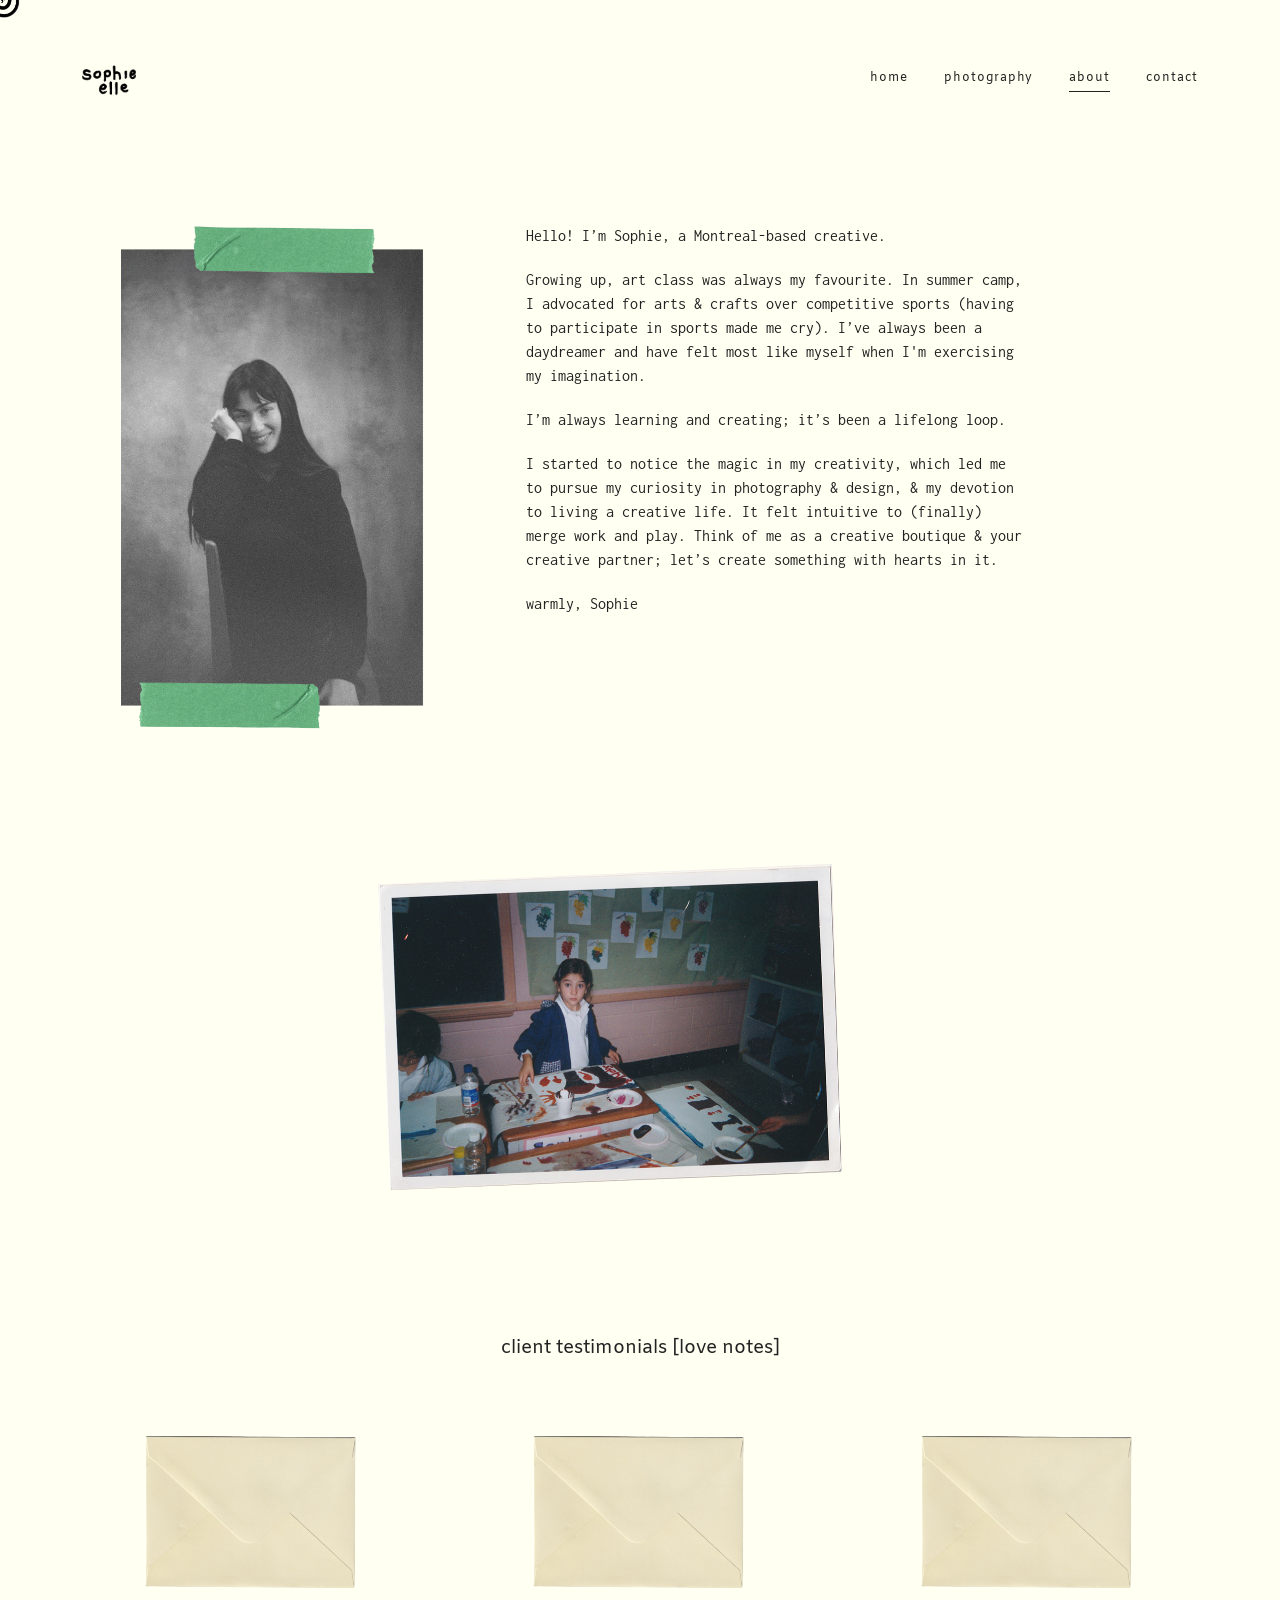
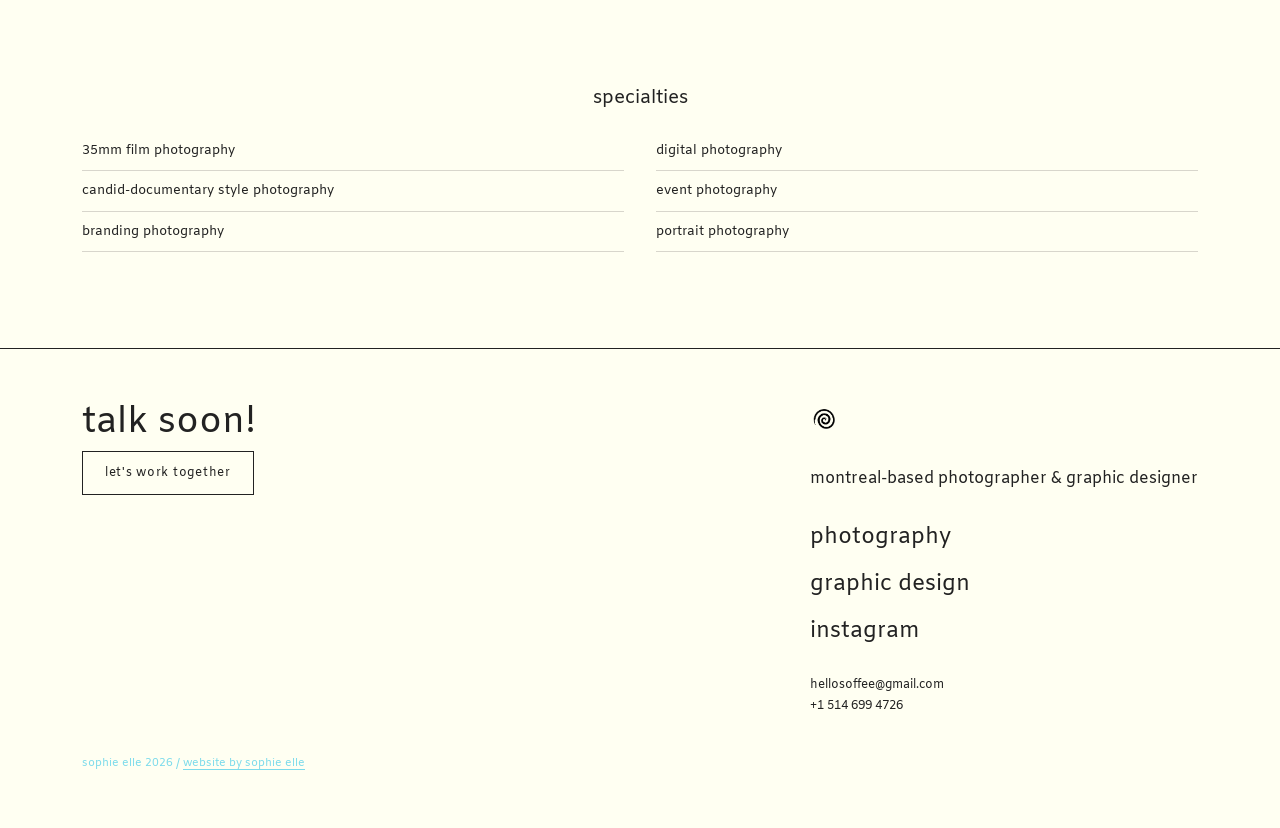
==== commit 1f0c99b8: "Update about.html" ====
--- a/about.html
+++ b/about.html
@@ -117,7 +117,7 @@
               class="envelope-flap"
               aria-expanded="false"
               aria-label="Open testimonial"
-              style="background-image: url('images/envelope.png');">
+              style="background-image: url('images/enveloppe.png');">
             </button>
           </div>
 
@@ -136,7 +136,7 @@
               class="envelope-flap"
               aria-expanded="false"
               aria-label="Open testimonial"
-              style="background-image: url('images/envelope.png');">
+              style="background-image: url('images/enveloppe.png');">
             </button>
           </div>
 
@@ -155,7 +155,7 @@
               class="envelope-flap"
               aria-expanded="false"
               aria-label="Open testimonial"
-              style="background-image: url('images/envelope.png');">
+              style="background-image: url('images/enveloppe.png');">
             </button>
           </div>
 
